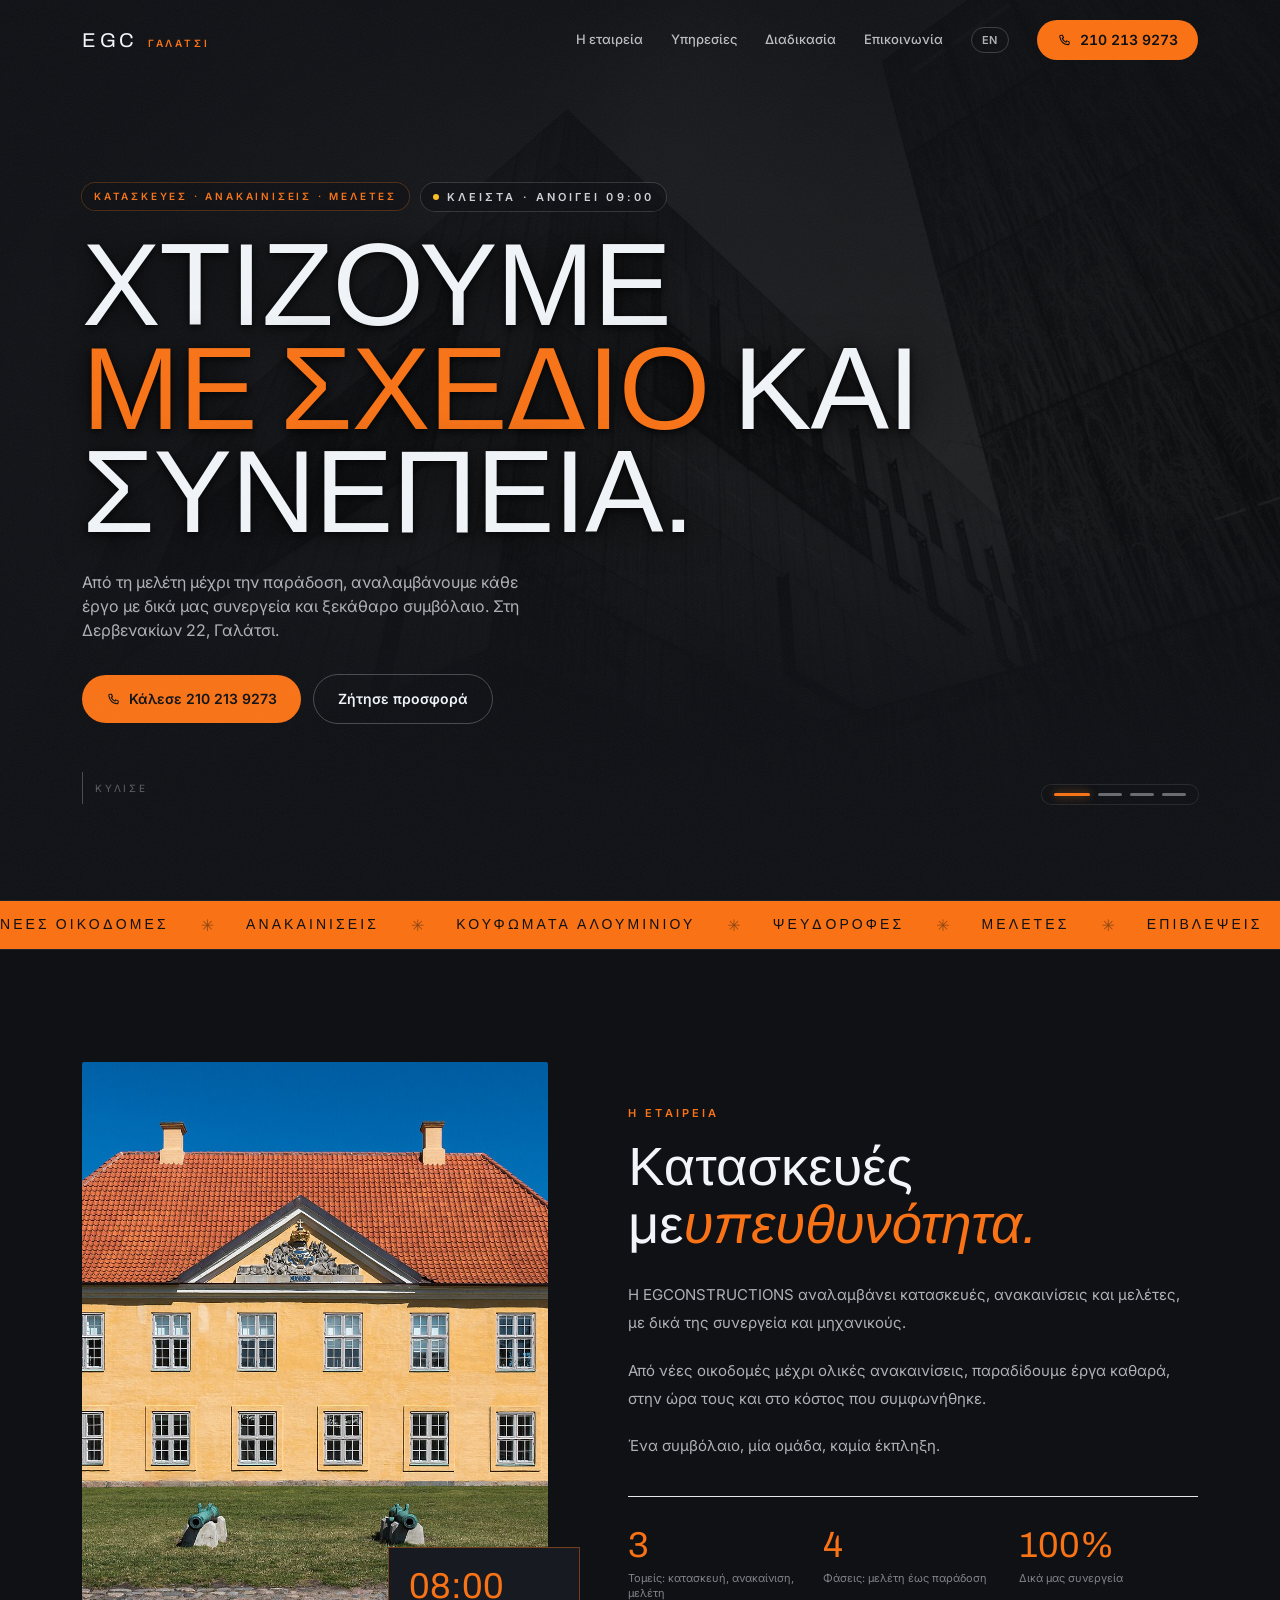
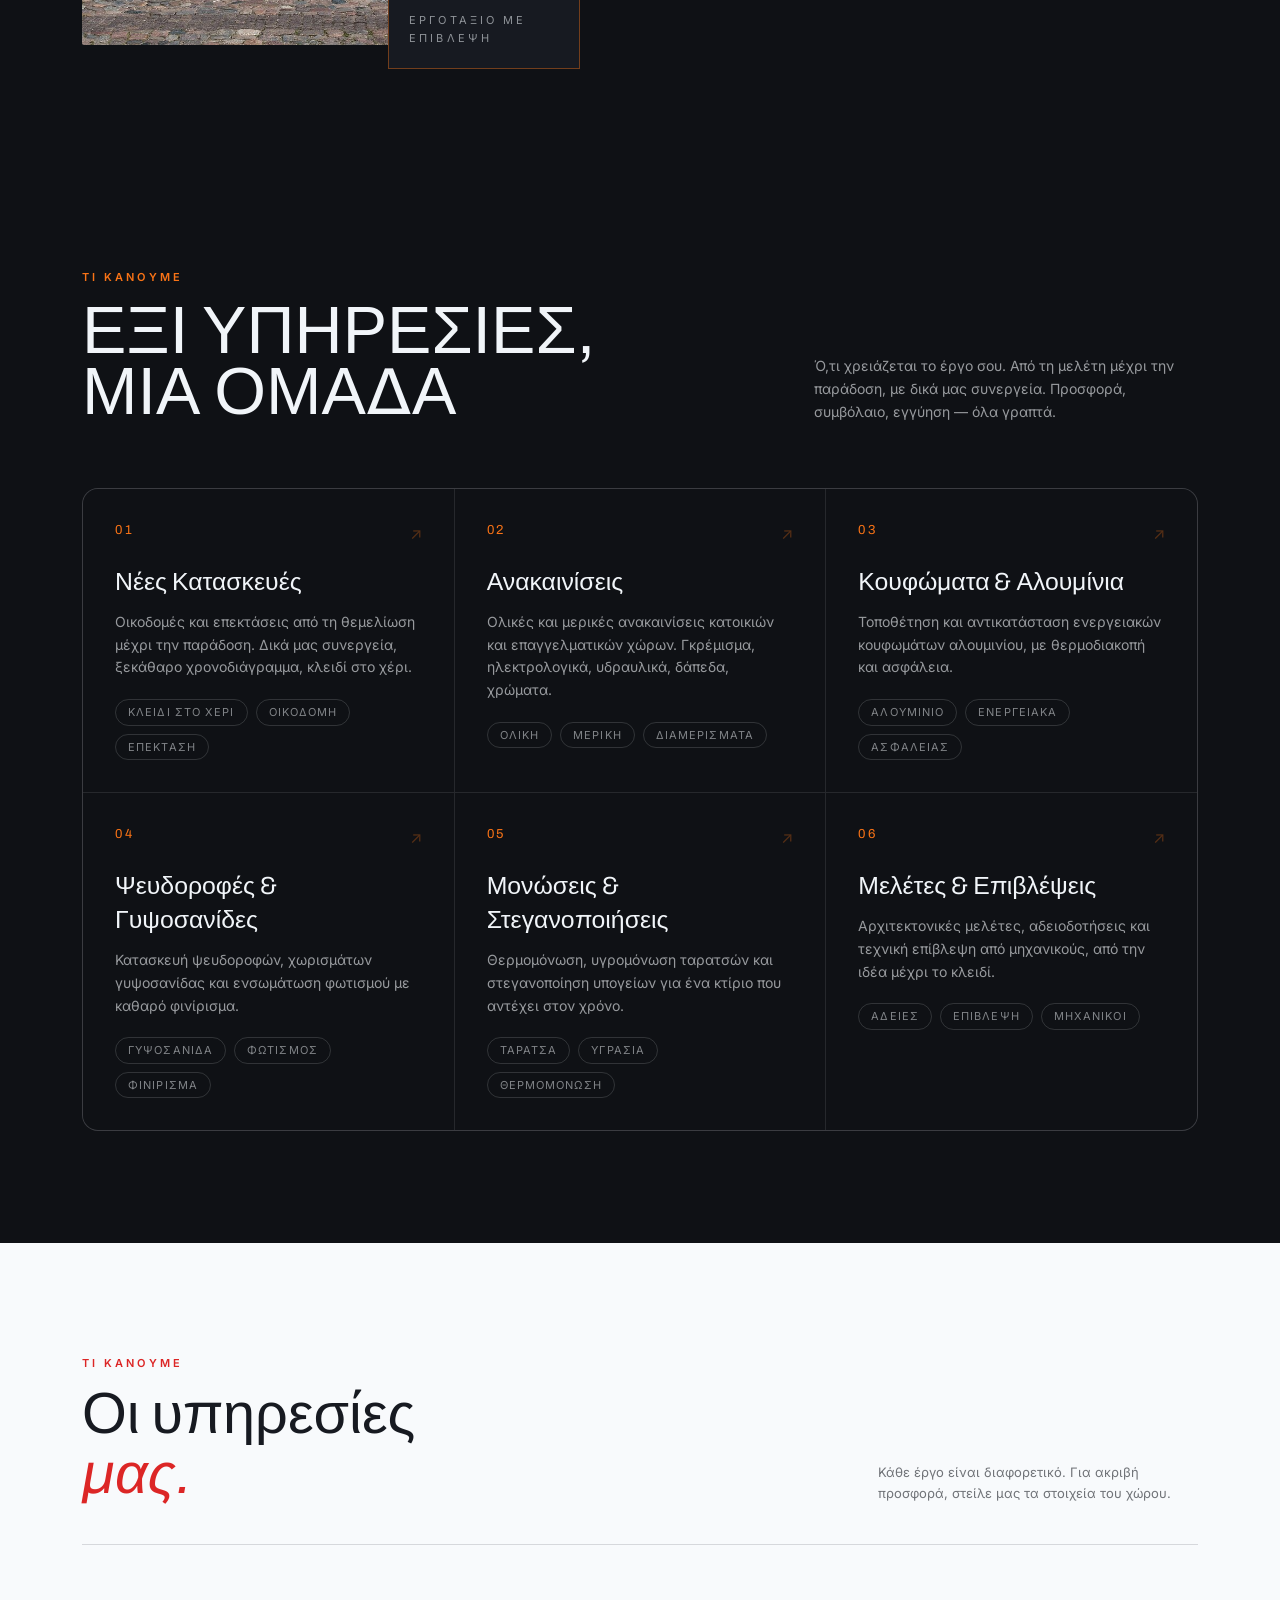
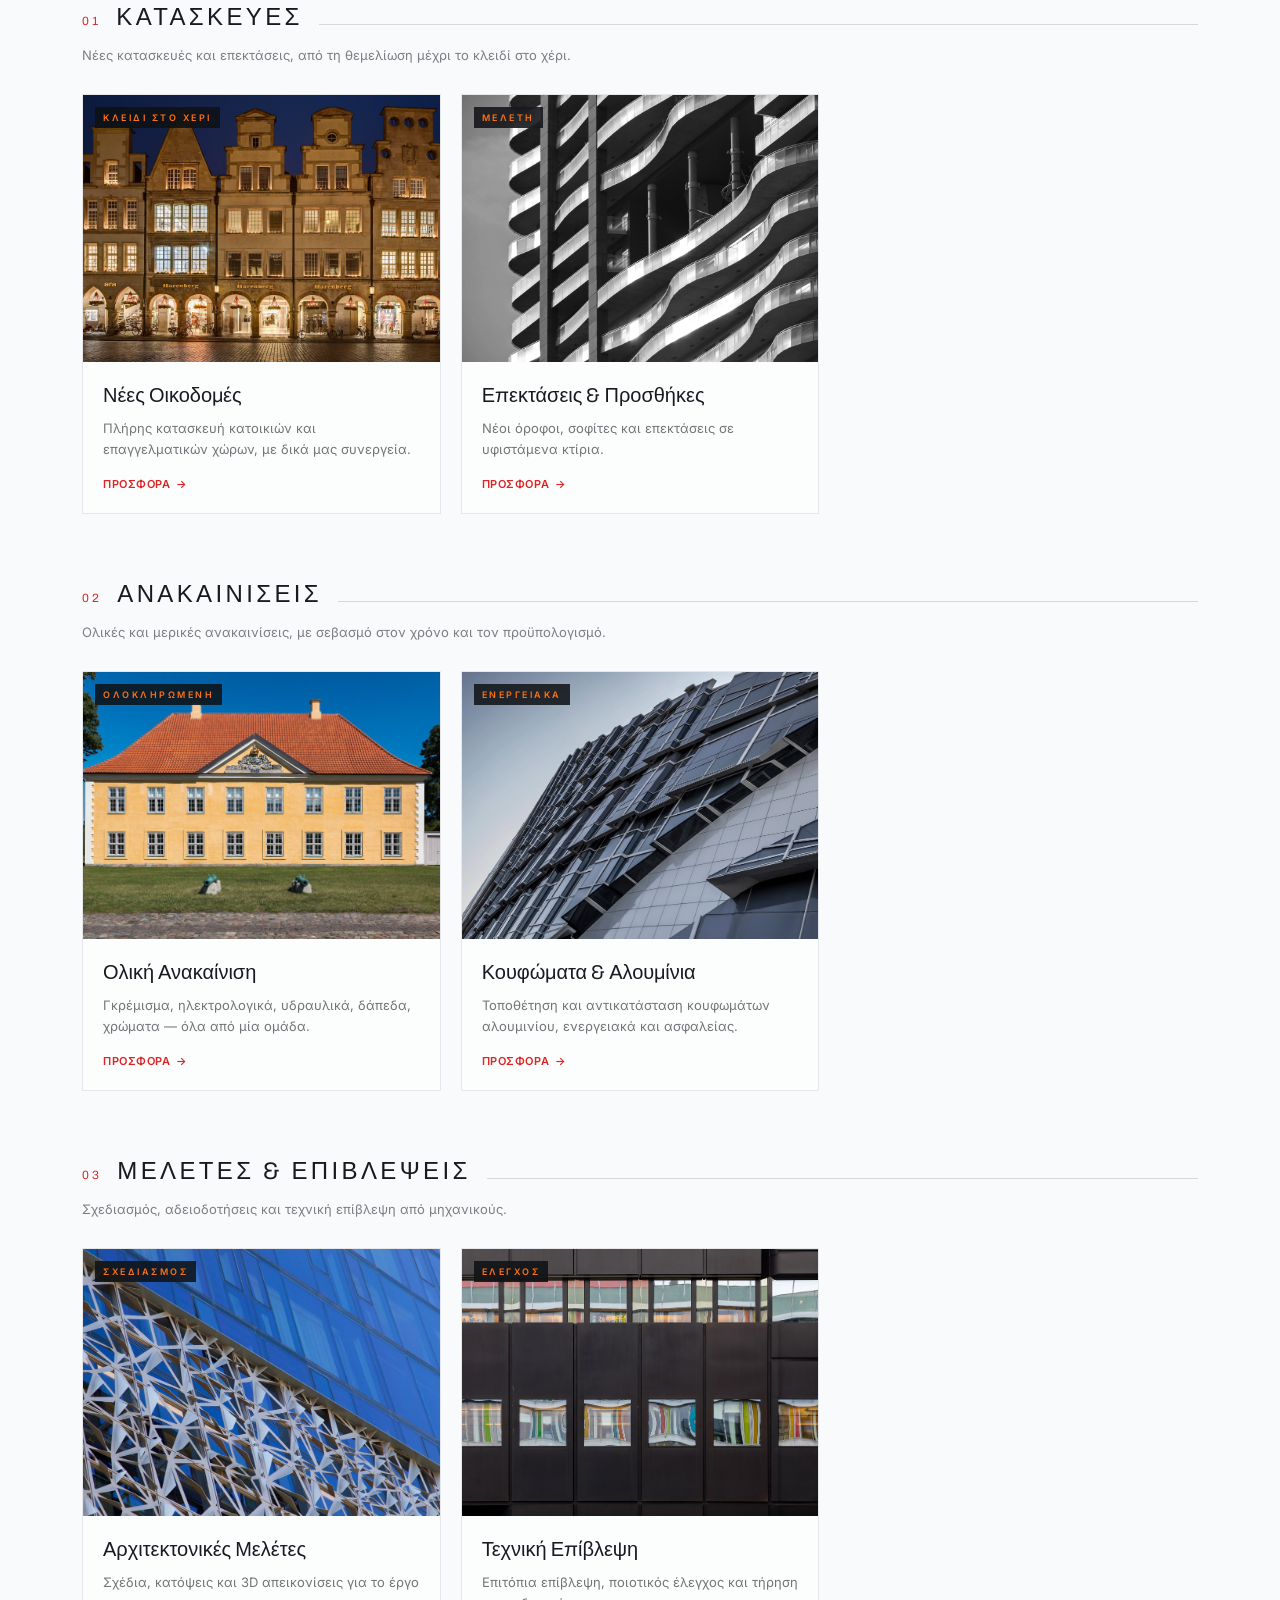
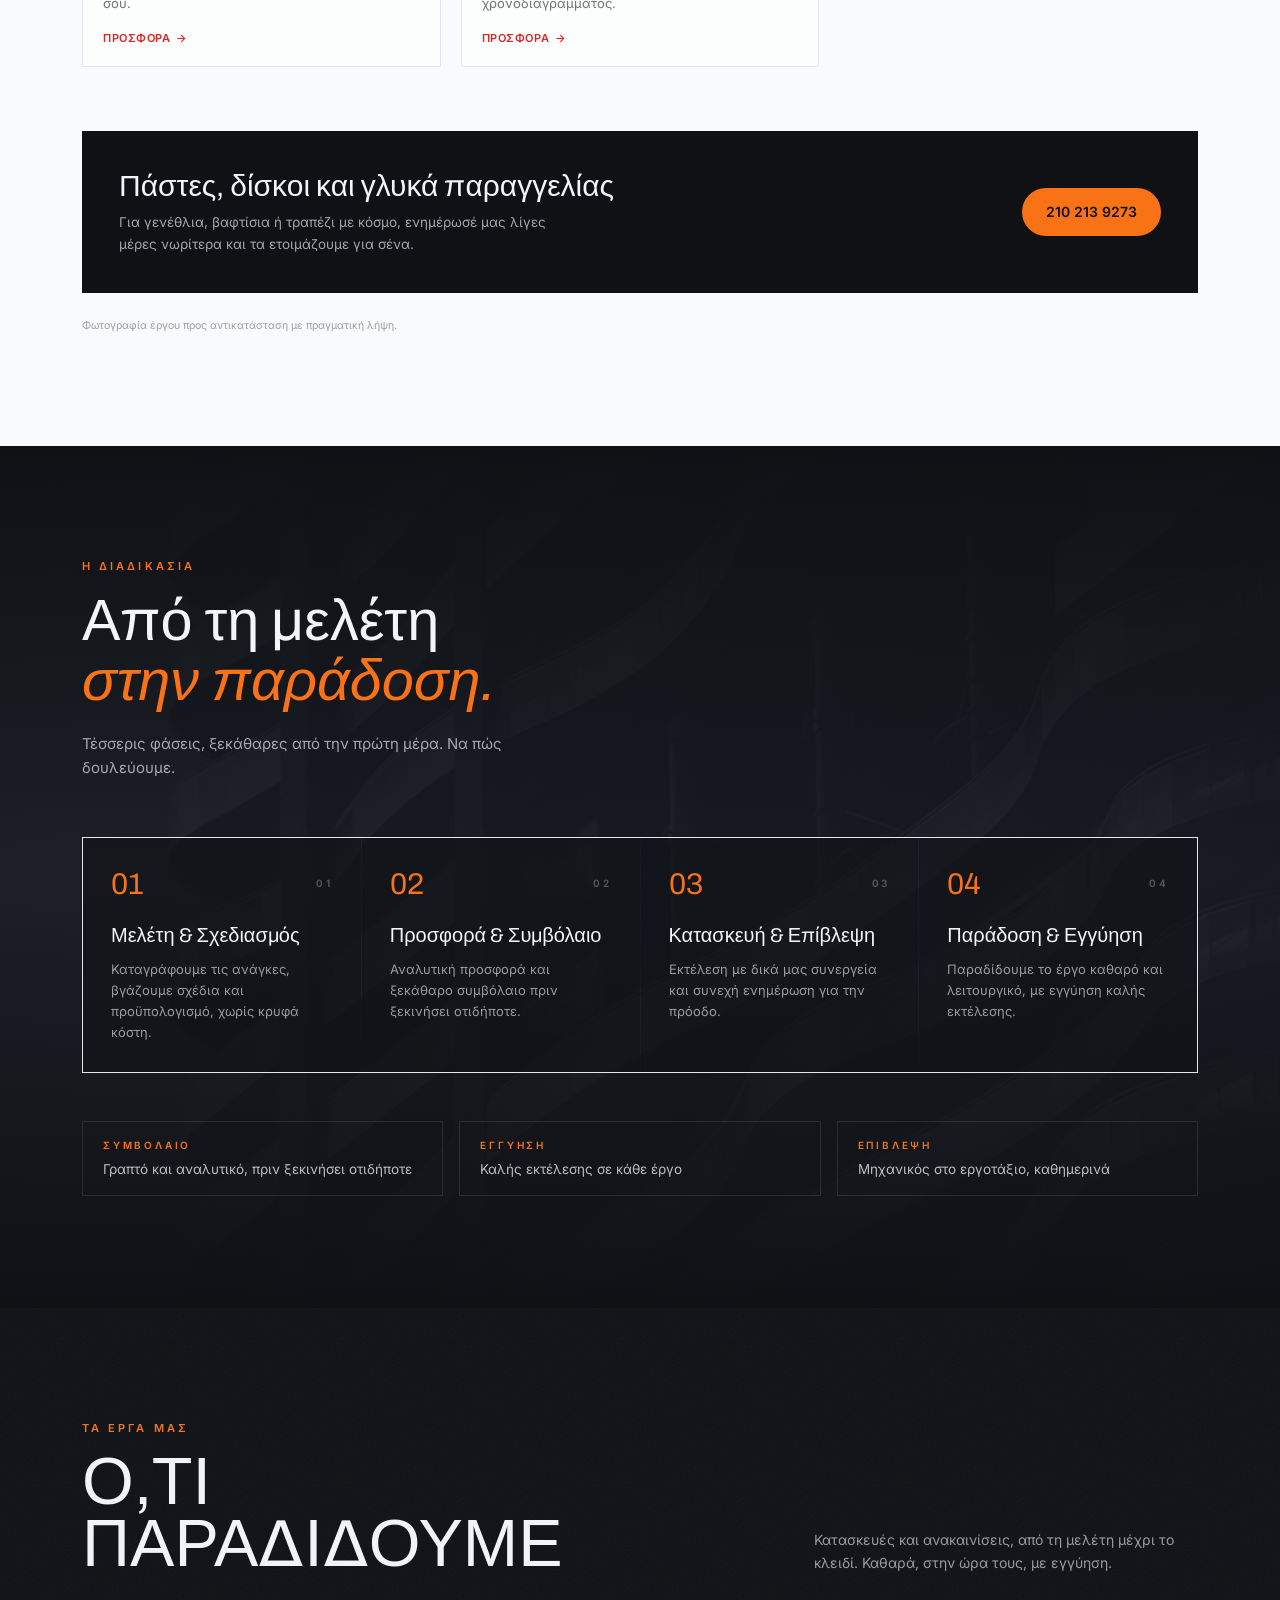
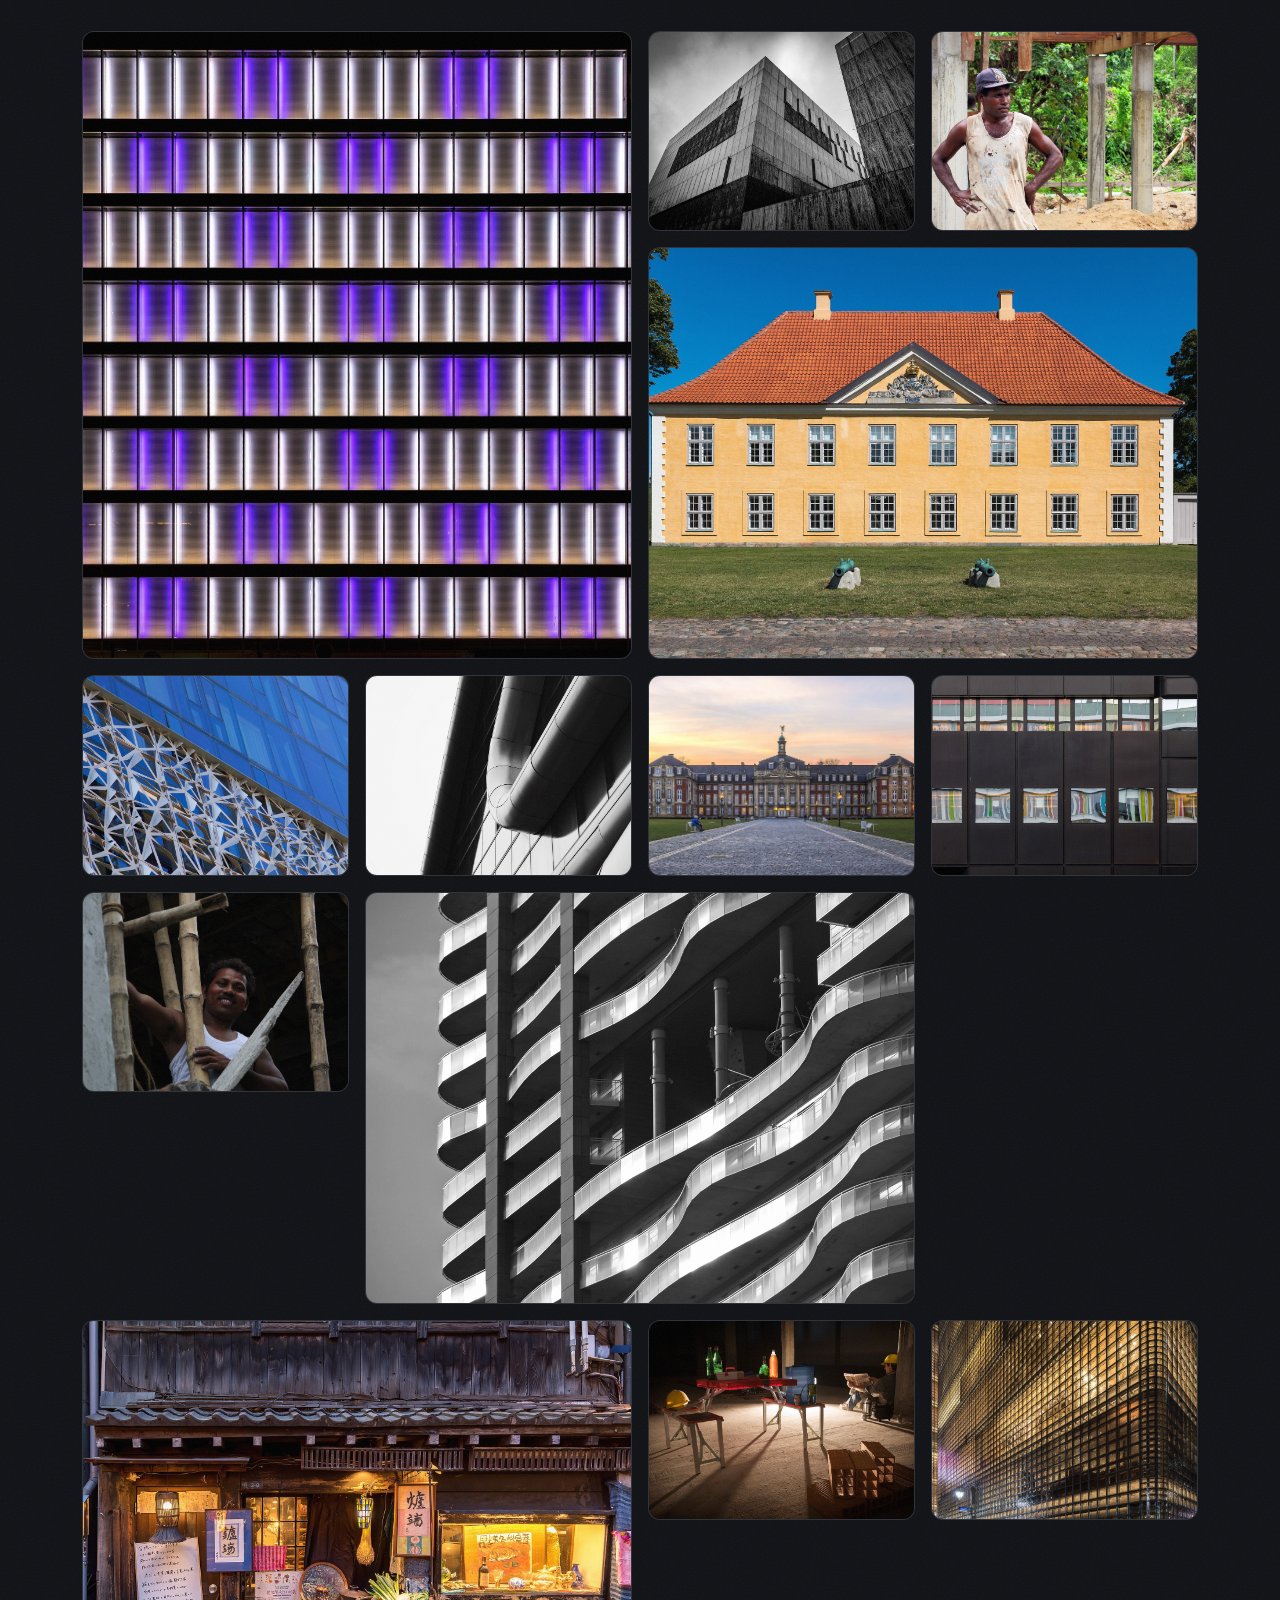
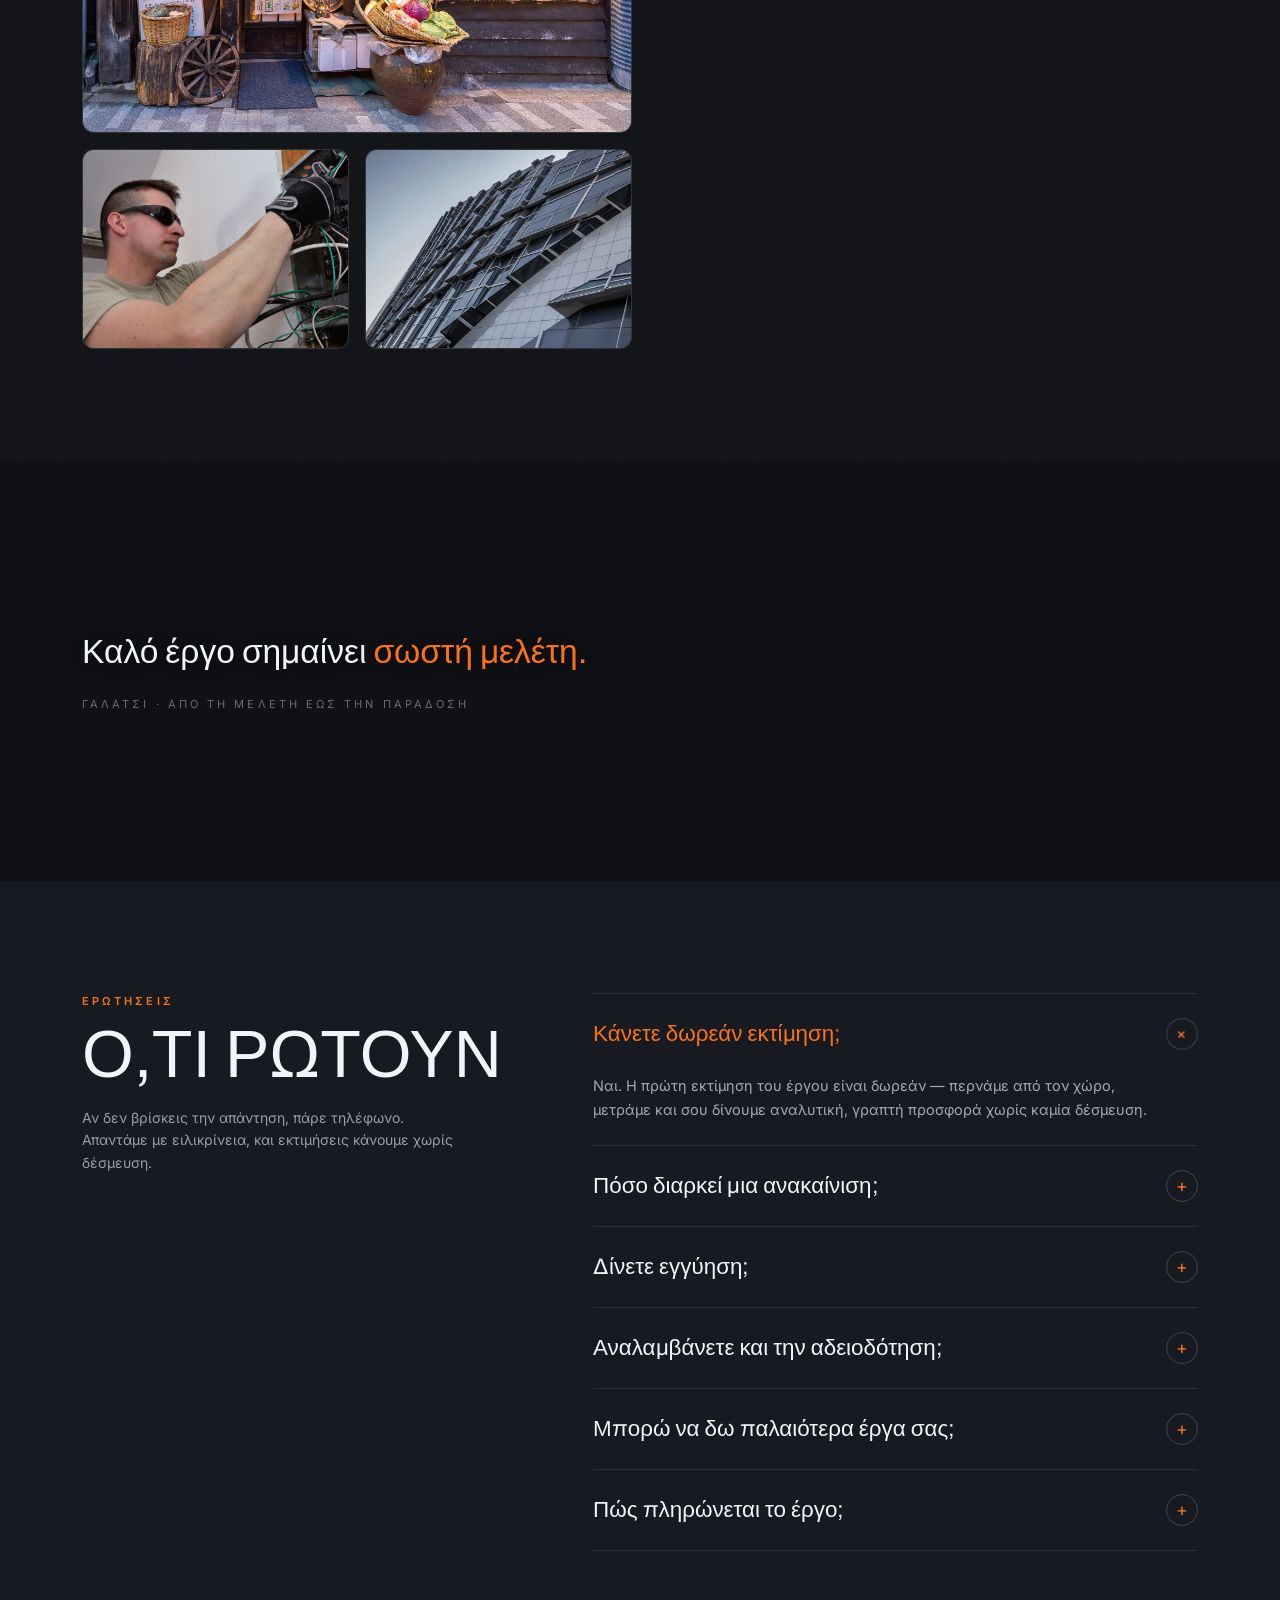
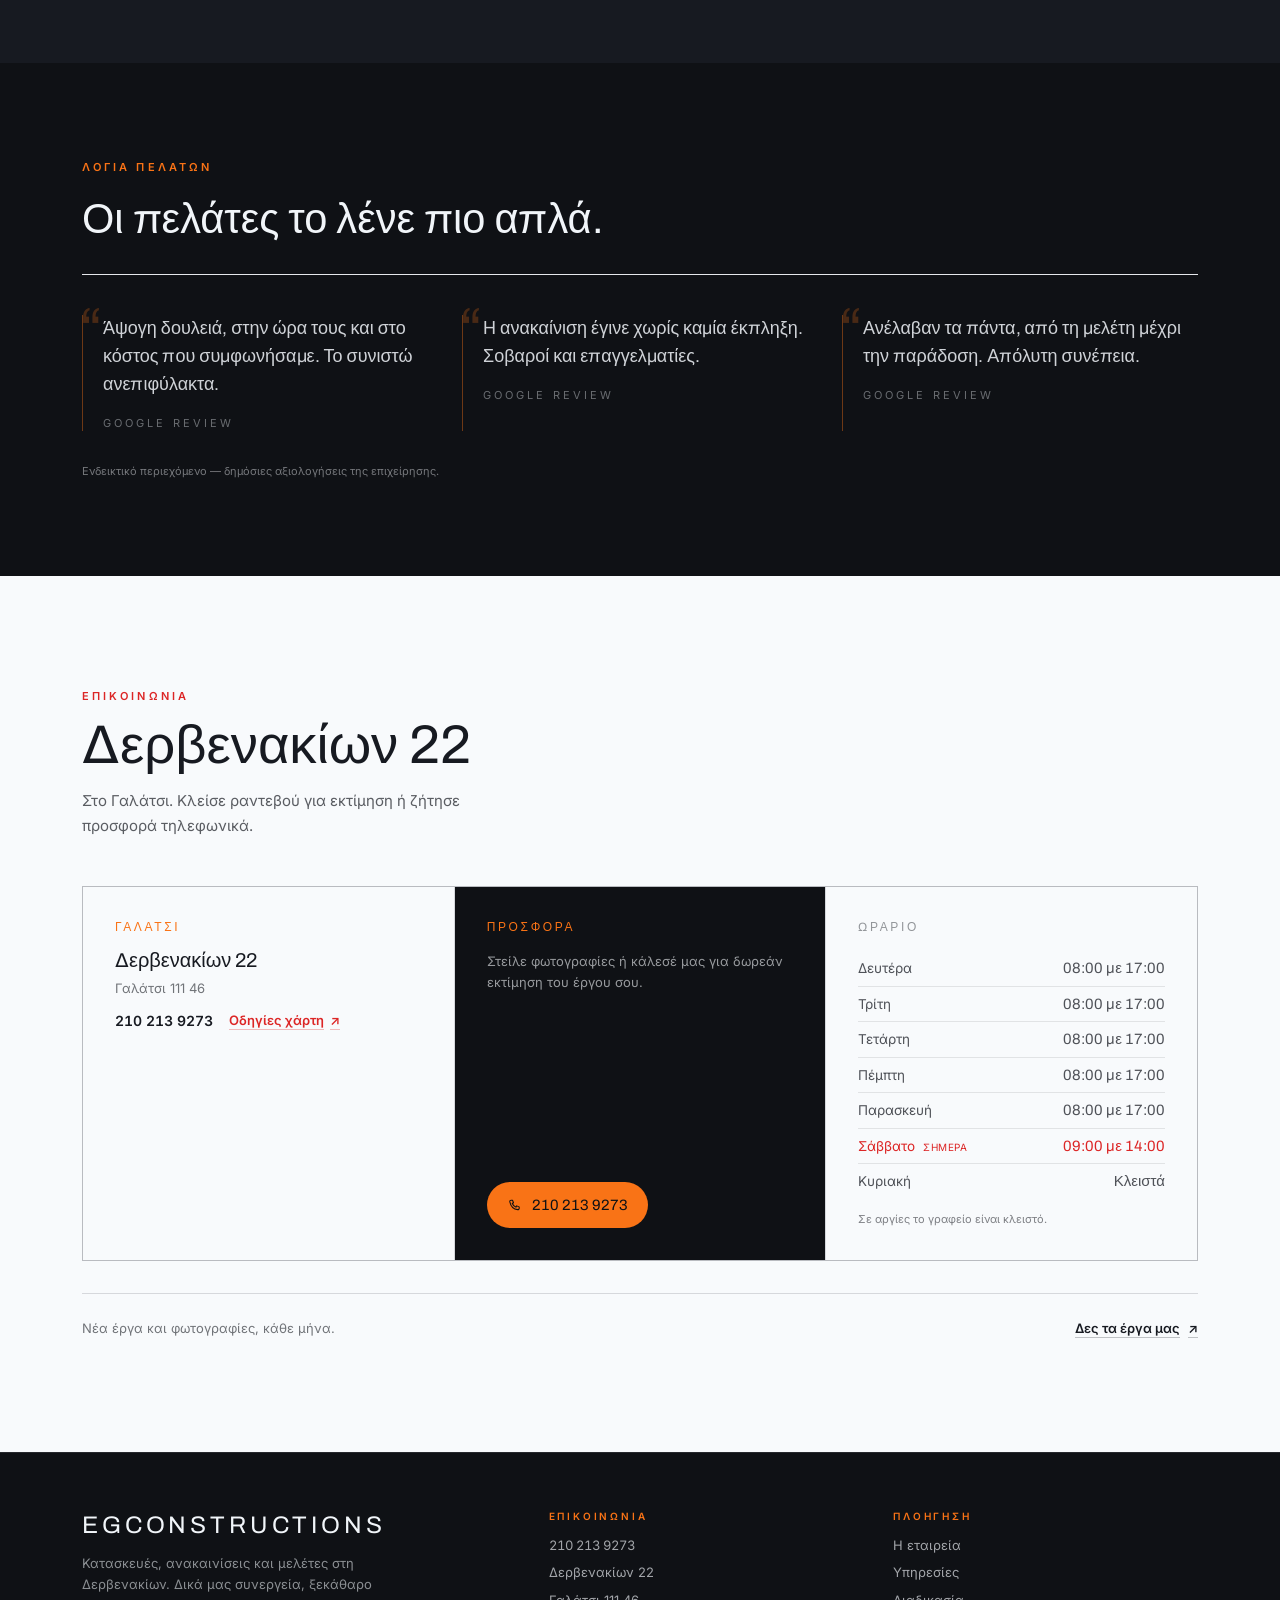
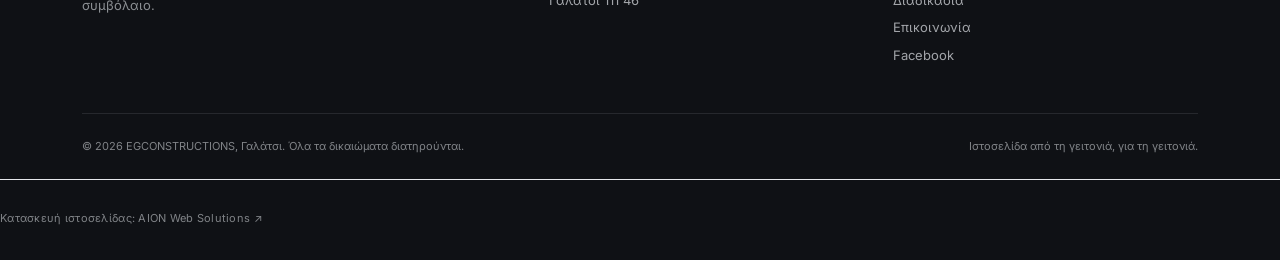
==== index.html @ 55252d1c "deploy index.html" ====
<!DOCTYPE html>
<html lang="el">
 <head>
 <meta charset="UTF-8" />
 <meta name="viewport" content="width=device-width, initial-scale=1.0" />
 <title>EGCONSTRUCTIONS — Κατασκευές, Ανακαινίσεις &amp; Μελέτες στη Δερβενακίων 22, Γαλάτσι</title>
 <meta
 name="description"
 content="Κατασκευές, ανακαινίσεις και τεχνικές μελέτες στο Γαλάτσι. Δικά μας συνεργεία, ξεκάθαρο συμβόλαιο, εγγύηση καλής εκτέλεσης. Δερβενακίων 22, τηλ. 210 213 9273."
 />
 <link rel="canonical" href="https://panosgr1983.github.io/aion-egconstructions-demo/" />
 <meta name="theme-color" content="#0F1115" />
 <link rel="icon" type="image/svg+xml" href="./favicon.svg" />
 <meta property="og:locale" content="el_GR" />
 <meta property="og:site_name" content="EGCONSTRUCTIONS" />
 <meta property="og:title" content="EGCONSTRUCTIONS, Γαλάτσι" />
 <meta
 property="og:description"
 content="Κατασκευές, ανακαινίσεις και μελέτες στη Δερβενακίων 22, Γαλάτσι. Δικά μας συνεργεία, ξεκάθαρο συμβόλαιο."
 />
 <meta property="og:type" content="website" />
 <meta property="og:url" content="https://panosgr1983.github.io/aion-egconstructions-demo/" />
 <meta property="og:image" content="https://panosgr1983.github.io/aion-egconstructions-demo/images/buildings-7.jpg" />
 <meta name="twitter:card" content="summary_large_image" />
 <meta name="twitter:title" content="EGCONSTRUCTIONS, Γαλάτσι" />
 <meta
 name="twitter:description"
 content="Κατασκευές, ανακαινίσεις και μελέτες στη Δερβενακίων 22, Γαλάτσι."
 />
 <meta name="twitter:image" content="https://panosgr1983.github.io/aion-egconstructions-demo/images/buildings-7.jpg" />
 <link rel="preconnect" href="https://fonts.googleapis.com" />
 <link rel="preconnect" href="https://fonts.gstatic.com" crossorigin />
 <link
 href="https://fonts.googleapis.com/css2?family=Archivo:wght@400;500;600;700;800;900&family=Inter:wght@300;400;500;600;700&display=swap"
 rel="stylesheet"
 />
 <script type="application/ld+json">
 {
 "@context": "https://schema.org",
 "@type": "GeneralContractor",
 "name": "EGCONSTRUCTIONS",
 "address": {
 "@type": "PostalAddress",
 "streetAddress": "Δερβενακίων 22",
 "addressLocality": "Γαλάτσι",
 "postalCode": "111 46",
 "addressCountry": "GR"
 },
 "telephone": "+302102139273",
 "priceRange": "€€€",
 "openingHoursSpecification": [
 {
 "@type": "OpeningHoursSpecification",
 "dayOfWeek": ["Monday","Tuesday","Wednesday","Thursday","Friday"],
 "opens": "08:00",
 "closes": "17:00"
 },
 {
 "@type": "OpeningHoursSpecification",
 "dayOfWeek": "Saturday",
 "opens": "09:00",
 "closes": "14:00"
 }
 ]
 }
 </script>
   <script type="module" crossorigin src="./assets/index-C42tbT1t.js"></script>
   <link rel="stylesheet" crossorigin href="./assets/index-CHWHtjra.css">
 </head>
 <body>
 <div id="root"></div>
 </body>
</html>
---- assets/index-CHWHtjra.css ----
*,:before,:after{--tw-border-spacing-x: 0;--tw-border-spacing-y: 0;--tw-translate-x: 0;--tw-translate-y: 0;--tw-rotate: 0;--tw-skew-x: 0;--tw-skew-y: 0;--tw-scale-x: 1;--tw-scale-y: 1;--tw-pan-x: ;--tw-pan-y: ;--tw-pinch-zoom: ;--tw-scroll-snap-strictness: proximity;--tw-gradient-from-position: ;--tw-gradient-via-position: ;--tw-gradient-to-position: ;--tw-ordinal: ;--tw-slashed-zero: ;--tw-numeric-figure: ;--tw-numeric-spacing: ;--tw-numeric-fraction: ;--tw-ring-inset: ;--tw-ring-offset-width: 0px;--tw-ring-offset-color: #fff;--tw-ring-color: rgb(59 130 246 / .5);--tw-ring-offset-shadow: 0 0 #0000;--tw-ring-shadow: 0 0 #0000;--tw-shadow: 0 0 #0000;--tw-shadow-colored: 0 0 #0000;--tw-blur: ;--tw-brightness: ;--tw-contrast: ;--tw-grayscale: ;--tw-hue-rotate: ;--tw-invert: ;--tw-saturate: ;--tw-sepia: ;--tw-drop-shadow: ;--tw-backdrop-blur: ;--tw-backdrop-brightness: ;--tw-backdrop-contrast: ;--tw-backdrop-grayscale: ;--tw-backdrop-hue-rotate: ;--tw-backdrop-invert: ;--tw-backdrop-opacity: ;--tw-backdrop-saturate: ;--tw-backdrop-sepia: ;--tw-contain-size: ;--tw-contain-layout: ;--tw-contain-paint: ;--tw-contain-style: }::backdrop{--tw-border-spacing-x: 0;--tw-border-spacing-y: 0;--tw-translate-x: 0;--tw-translate-y: 0;--tw-rotate: 0;--tw-skew-x: 0;--tw-skew-y: 0;--tw-scale-x: 1;--tw-scale-y: 1;--tw-pan-x: ;--tw-pan-y: ;--tw-pinch-zoom: ;--tw-scroll-snap-strictness: proximity;--tw-gradient-from-position: ;--tw-gradient-via-position: ;--tw-gradient-to-position: ;--tw-ordinal: ;--tw-slashed-zero: ;--tw-numeric-figure: ;--tw-numeric-spacing: ;--tw-numeric-fraction: ;--tw-ring-inset: ;--tw-ring-offset-width: 0px;--tw-ring-offset-color: #fff;--tw-ring-color: rgb(59 130 246 / .5);--tw-ring-offset-shadow: 0 0 #0000;--tw-ring-shadow: 0 0 #0000;--tw-shadow: 0 0 #0000;--tw-shadow-colored: 0 0 #0000;--tw-blur: ;--tw-brightness: ;--tw-contrast: ;--tw-grayscale: ;--tw-hue-rotate: ;--tw-invert: ;--tw-saturate: ;--tw-sepia: ;--tw-drop-shadow: ;--tw-backdrop-blur: ;--tw-backdrop-brightness: ;--tw-backdrop-contrast: ;--tw-backdrop-grayscale: ;--tw-backdrop-hue-rotate: ;--tw-backdrop-invert: ;--tw-backdrop-opacity: ;--tw-backdrop-saturate: ;--tw-backdrop-sepia: ;--tw-contain-size: ;--tw-contain-layout: ;--tw-contain-paint: ;--tw-contain-style: }*,:before,:after{box-sizing:border-box;border-width:0;border-style:solid;border-color:#e5e7eb}:before,:after{--tw-content: ""}html,:host{line-height:1.5;-webkit-text-size-adjust:100%;-moz-tab-size:4;-o-tab-size:4;tab-size:4;font-family:ui-sans-serif,system-ui,sans-serif,"Apple Color Emoji","Segoe UI Emoji",Segoe UI Symbol,"Noto Color Emoji";font-feature-settings:normal;font-variation-settings:normal;-webkit-tap-highlight-color:transparent}body{margin:0;line-height:inherit}hr{height:0;color:inherit;border-top-width:1px}abbr:where([title]){-webkit-text-decoration:underline dotted;text-decoration:underline dotted}h1,h2,h3,h4,h5,h6{font-size:inherit;font-weight:inherit}a{color:inherit;text-decoration:inherit}b,strong{font-weight:bolder}code,kbd,samp,pre{font-family:ui-monospace,SFMono-Regular,Menlo,Monaco,Consolas,Liberation Mono,Courier New,monospace;font-feature-settings:normal;font-variation-settings:normal;font-size:1em}small{font-size:80%}sub,sup{font-size:75%;line-height:0;position:relative;vertical-align:baseline}sub{bottom:-.25em}sup{top:-.5em}table{text-indent:0;border-color:inherit;border-collapse:collapse}button,input,optgroup,select,textarea{font-family:inherit;font-feature-settings:inherit;font-variation-settings:inherit;font-size:100%;font-weight:inherit;line-height:inherit;letter-spacing:inherit;color:inherit;margin:0;padding:0}button,select{text-transform:none}button,input:where([type=button]),input:where([type=reset]),input:where([type=submit]){-webkit-appearance:button;background-color:transparent;background-image:none}:-moz-focusring{outline:auto}:-moz-ui-invalid{box-shadow:none}progress{vertical-align:baseline}::-webkit-inner-spin-button,::-webkit-outer-spin-button{height:auto}[type=search]{-webkit-appearance:textfield;outline-offset:-2px}::-webkit-search-decoration{-webkit-appearance:none}::-webkit-file-upload-button{-webkit-appearance:button;font:inherit}summary{display:list-item}blockquote,dl,dd,h1,h2,h3,h4,h5,h6,hr,figure,p,pre{margin:0}fieldset{margin:0;padding:0}legend{padding:0}ol,ul,menu{list-style:none;margin:0;padding:0}dialog{padding:0}textarea{resize:vertical}input::-moz-placeholder,textarea::-moz-placeholder{opacity:1;color:#9ca3af}input::placeholder,textarea::placeholder{opacity:1;color:#9ca3af}button,[role=button]{cursor:pointer}:disabled{cursor:default}img,svg,video,canvas,audio,iframe,embed,object{display:block;vertical-align:middle}img,video{max-width:100%;height:auto}[hidden]:where(:not([hidden=until-found])){display:none}html{scroll-behavior:smooth;-webkit-text-size-adjust:100%}body{--tw-bg-opacity: 1;background-color:rgb(15 17 21 / var(--tw-bg-opacity, 1));font-family:Inter,system-ui,sans-serif;--tw-text-opacity: 1;color:rgb(241 245 249 / var(--tw-text-opacity, 1));-webkit-font-smoothing:antialiased;-moz-osx-font-smoothing:grayscale;text-rendering:optimizeLegibility}::-moz-selection{--tw-bg-opacity: 1;background-color:rgb(249 115 22 / var(--tw-bg-opacity, 1));--tw-text-opacity: 1;color:rgb(15 17 21 / var(--tw-text-opacity, 1))}::selection{--tw-bg-opacity: 1;background-color:rgb(249 115 22 / var(--tw-bg-opacity, 1));--tw-text-opacity: 1;color:rgb(15 17 21 / var(--tw-text-opacity, 1))}h1,h2,h3{text-wrap:balance}.wrap{margin-left:auto;margin-right:auto;width:100%;max-width:1180px;padding-left:1.25rem;padding-right:1.25rem}@media (min-width: 640px){.wrap{padding-left:2rem;padding-right:2rem}}.eyebrow{font-family:Inter,system-ui,sans-serif;font-size:11px;font-weight:600;text-transform:uppercase;letter-spacing:.28em;--tw-text-opacity: 1;color:rgb(249 115 22 / var(--tw-text-opacity, 1))}.btn{display:inline-flex;align-items:center;justify-content:center;gap:.5rem;border-radius:9999px;padding:.875rem 1.5rem;font-size:.875rem;line-height:1.25rem;font-weight:600;transition-property:color,background-color,border-color,text-decoration-color,fill,stroke,opacity,box-shadow,transform,filter,backdrop-filter;transition-timing-function:cubic-bezier(.4,0,.2,1);transition-duration:.3s}.btn:focus{outline:2px solid transparent;outline-offset:2px}.btn:focus-visible{--tw-ring-offset-shadow: var(--tw-ring-inset) 0 0 0 var(--tw-ring-offset-width) var(--tw-ring-offset-color);--tw-ring-shadow: var(--tw-ring-inset) 0 0 0 calc(2px + var(--tw-ring-offset-width)) var(--tw-ring-color);box-shadow:var(--tw-ring-offset-shadow),var(--tw-ring-shadow),var(--tw-shadow, 0 0 #0000);--tw-ring-opacity: 1;--tw-ring-color: rgb(249 115 22 / var(--tw-ring-opacity, 1));--tw-ring-offset-width: 2px;--tw-ring-offset-color: #0F1115}.btn-primary{display:inline-flex;align-items:center;justify-content:center;gap:.5rem;border-radius:9999px;padding:.875rem 1.5rem;font-size:.875rem;line-height:1.25rem;font-weight:600;transition-property:color,background-color,border-color,text-decoration-color,fill,stroke,opacity,box-shadow,transform,filter,backdrop-filter;transition-timing-function:cubic-bezier(.4,0,.2,1);transition-duration:.3s}.btn-primary:focus{outline:2px solid transparent;outline-offset:2px}.btn-primary:focus-visible{--tw-ring-offset-shadow: var(--tw-ring-inset) 0 0 0 var(--tw-ring-offset-width) var(--tw-ring-offset-color);--tw-ring-shadow: var(--tw-ring-inset) 0 0 0 calc(2px + var(--tw-ring-offset-width)) var(--tw-ring-color);box-shadow:var(--tw-ring-offset-shadow),var(--tw-ring-shadow),var(--tw-shadow, 0 0 #0000);--tw-ring-opacity: 1;--tw-ring-color: rgb(249 115 22 / var(--tw-ring-opacity, 1));--tw-ring-offset-width: 2px;--tw-ring-offset-color: #0F1115}.btn-primary{--tw-bg-opacity: 1;background-color:rgb(249 115 22 / var(--tw-bg-opacity, 1));--tw-text-opacity: 1;color:rgb(15 17 21 / var(--tw-text-opacity, 1))}.btn-primary:hover{--tw-bg-opacity: 1;background-color:rgb(251 146 60 / var(--tw-bg-opacity, 1))}.grain:after{content:"";position:absolute;top:0;right:0;bottom:0;left:0;pointer-events:none;opacity:.05;background-image:url("data:image/svg+xml,%3Csvg xmlns='http://www.w3.org/2000/svg' width='140' height='140'%3E%3Cfilter id='n'%3E%3CfeTurbulence type='fractalNoise' baseFrequency='0.85' numOctaves='3'/%3E%3C/filter%3E%3Crect width='140' height='140' filter='url(%23n)'/%3E%3C/svg%3E")}.sr-only{position:absolute;width:1px;height:1px;padding:0;margin:-1px;overflow:hidden;clip:rect(0,0,0,0);white-space:nowrap;border-width:0}.pointer-events-none{pointer-events:none}.fixed{position:fixed}.absolute{position:absolute}.relative{position:relative}.inset-0{top:0;right:0;bottom:0;left:0}.inset-x-0{left:0;right:0}.-bottom-6{bottom:-1.5rem}.-bottom-\[180px\]{bottom:-180px}.-left-1{left:-.25rem}.-right-2{right:-.5rem}.-top-4{top:-1rem}.-top-\[180px\]{top:-180px}.bottom-0{bottom:0}.bottom-3{bottom:.75rem}.left-0{left:0}.left-3{left:.75rem}.left-4{left:1rem}.right-3{right:.75rem}.right-4{right:1rem}.right-5{right:1.25rem}.top-0{top:0}.top-1\.5{top:.375rem}.top-3{top:.75rem}.top-4{top:1rem}.top-5{top:1.25rem}.isolate{isolation:isolate}.-z-10{z-index:-10}.z-10{z-index:10}.z-40{z-index:40}.z-50{z-index:50}.z-\[200\]{z-index:200}.row-span-2{grid-row:span 2 / span 2}.mb-1\.5{margin-bottom:.375rem}.mb-10{margin-bottom:2.5rem}.mb-11{margin-bottom:2.75rem}.mb-5{margin-bottom:1.25rem}.ml-2{margin-left:.5rem}.mt-1{margin-top:.25rem}.mt-1\.5{margin-top:.375rem}.mt-10{margin-top:2.5rem}.mt-12{margin-top:3rem}.mt-14{margin-top:3.5rem}.mt-16{margin-top:4rem}.mt-2{margin-top:.5rem}.mt-2\.5{margin-top:.625rem}.mt-3{margin-top:.75rem}.mt-4{margin-top:1rem}.mt-5{margin-top:1.25rem}.mt-6{margin-top:1.5rem}.mt-7{margin-top:1.75rem}.mt-8{margin-top:2rem}.mt-9{margin-top:2.25rem}.block{display:block}.flex{display:flex}.inline-flex{display:inline-flex}.table{display:table}.grid{display:grid}.hidden{display:none}.aspect-\[4\/3\]{aspect-ratio:4/3}.aspect-\[4\/5\]{aspect-ratio:4/5}.h-1\.5{height:.375rem}.h-11{height:2.75rem}.h-12{height:3rem}.h-2\/5{height:40%}.h-24{height:6rem}.h-3{height:.75rem}.h-8{height:2rem}.h-9{height:2.25rem}.h-\[2px\]{height:2px}.h-\[3px\]{height:3px}.h-full{height:100%}.h-px{height:1px}.max-h-0{max-height:0px}.max-h-\[28rem\]{max-height:28rem}.max-h-\[80vh\]{max-height:80vh}.max-h-\[86vh\]{max-height:86vh}.min-h-\[100svh\]{min-height:100svh}.min-h-\[420px\]{min-height:420px}.w-0{width:0px}.w-1\.5{width:.375rem}.w-11{width:2.75rem}.w-12{width:3rem}.w-48{width:12rem}.w-5{width:1.25rem}.w-6{width:1.5rem}.w-8{width:2rem}.w-9{width:2.25rem}.w-fit{width:-moz-fit-content;width:fit-content}.w-full{width:100%}.w-max{width:-moz-max-content;width:max-content}.w-px{width:1px}.min-w-0{min-width:0px}.max-w-2xl{max-width:42rem}.max-w-\[16ch\]{max-width:16ch}.max-w-\[18ch\]{max-width:18ch}.max-w-\[30ch\]{max-width:30ch}.max-w-\[92vw\]{max-width:92vw}.max-w-full{max-width:100%}.max-w-lg{max-width:32rem}.max-w-md{max-width:28rem}.max-w-sm{max-width:24rem}.max-w-xl{max-width:36rem}.max-w-xs{max-width:20rem}.flex-1{flex:1 1 0%}.shrink-0{flex-shrink:0}.translate-y-2{--tw-translate-y: .5rem;transform:translate(var(--tw-translate-x),var(--tw-translate-y)) rotate(var(--tw-rotate)) skew(var(--tw-skew-x)) skewY(var(--tw-skew-y)) scaleX(var(--tw-scale-x)) scaleY(var(--tw-scale-y))}.-rotate-45{--tw-rotate: -45deg;transform:translate(var(--tw-translate-x),var(--tw-translate-y)) rotate(var(--tw-rotate)) skew(var(--tw-skew-x)) skewY(var(--tw-skew-y)) scaleX(var(--tw-scale-x)) scaleY(var(--tw-scale-y))}.rotate-45{--tw-rotate: 45deg;transform:translate(var(--tw-translate-x),var(--tw-translate-y)) rotate(var(--tw-rotate)) skew(var(--tw-skew-x)) skewY(var(--tw-skew-y)) scaleX(var(--tw-scale-x)) scaleY(var(--tw-scale-y))}.scale-100{--tw-scale-x: 1;--tw-scale-y: 1;transform:translate(var(--tw-translate-x),var(--tw-translate-y)) rotate(var(--tw-rotate)) skew(var(--tw-skew-x)) skewY(var(--tw-skew-y)) scaleX(var(--tw-scale-x)) scaleY(var(--tw-scale-y))}.scale-\[1\.07\]{--tw-scale-x: 1.07;--tw-scale-y: 1.07;transform:translate(var(--tw-translate-x),var(--tw-translate-y)) rotate(var(--tw-rotate)) skew(var(--tw-skew-x)) skewY(var(--tw-skew-y)) scaleX(var(--tw-scale-x)) scaleY(var(--tw-scale-y))}.transform{transform:translate(var(--tw-translate-x),var(--tw-translate-y)) rotate(var(--tw-rotate)) skew(var(--tw-skew-x)) skewY(var(--tw-skew-y)) scaleX(var(--tw-scale-x)) scaleY(var(--tw-scale-y))}@keyframes marquee{0%{transform:translate(0)}to{transform:translate(-50%)}}.animate-marquee{animation:marquee 34s linear infinite}@keyframes rise{0%{opacity:0;transform:translateY(26px)}to{opacity:1;transform:translateY(0)}}.animate-rise{animation:rise .9s cubic-bezier(.22,1,.36,1) both}.grid-cols-2{grid-template-columns:repeat(2,minmax(0,1fr))}.grid-cols-3{grid-template-columns:repeat(3,minmax(0,1fr))}.flex-col{flex-direction:column}.flex-wrap{flex-wrap:wrap}.place-items-center{place-items:center}.items-start{align-items:flex-start}.items-end{align-items:flex-end}.items-center{align-items:center}.items-baseline{align-items:baseline}.justify-end{justify-content:flex-end}.justify-center{justify-content:center}.justify-between{justify-content:space-between}.gap-1{gap:.25rem}.gap-1\.5{gap:.375rem}.gap-10{gap:2.5rem}.gap-12{gap:3rem}.gap-2{gap:.5rem}.gap-2\.5{gap:.625rem}.gap-3{gap:.75rem}.gap-4{gap:1rem}.gap-5{gap:1.25rem}.gap-6{gap:1.5rem}.gap-7{gap:1.75rem}.gap-8{gap:2rem}.gap-px{gap:1px}.gap-x-4{-moz-column-gap:1rem;column-gap:1rem}.gap-y-1\.5{row-gap:.375rem}.space-y-16>:not([hidden])~:not([hidden]){--tw-space-y-reverse: 0;margin-top:calc(4rem * calc(1 - var(--tw-space-y-reverse)));margin-bottom:calc(4rem * var(--tw-space-y-reverse))}.space-y-2>:not([hidden])~:not([hidden]){--tw-space-y-reverse: 0;margin-top:calc(.5rem * calc(1 - var(--tw-space-y-reverse)));margin-bottom:calc(.5rem * var(--tw-space-y-reverse))}.space-y-5>:not([hidden])~:not([hidden]){--tw-space-y-reverse: 0;margin-top:calc(1.25rem * calc(1 - var(--tw-space-y-reverse)));margin-bottom:calc(1.25rem * var(--tw-space-y-reverse))}.divide-y>:not([hidden])~:not([hidden]){--tw-divide-y-reverse: 0;border-top-width:calc(1px * calc(1 - var(--tw-divide-y-reverse)));border-bottom-width:calc(1px * var(--tw-divide-y-reverse))}.divide-crust-900\/10>:not([hidden])~:not([hidden]){border-color:#171a211a}.divide-flour\/10>:not([hidden])~:not([hidden]){border-color:#f1f5f91a}.overflow-hidden{overflow:hidden}.truncate{overflow:hidden;text-overflow:ellipsis;white-space:nowrap}.whitespace-nowrap{white-space:nowrap}.break-words{overflow-wrap:break-word}.rounded-2xl{border-radius:1rem}.rounded-\[2px\]{border-radius:2px}.rounded-full{border-radius:9999px}.rounded-xl{border-radius:.75rem}.border{border-width:1px}.border-y{border-top-width:1px;border-bottom-width:1px}.border-b{border-bottom-width:1px}.border-l{border-left-width:1px}.border-t{border-top-width:1px}.border-crust-800{--tw-border-opacity: 1;border-color:rgb(31 35 44 / var(--tw-border-opacity, 1))}.border-crust-900\/15{border-color:#171a2126}.border-ember\/40{border-color:#f9731666}.border-ember\/50{border-color:#f9731680}.border-flour\/10{border-color:#f1f5f91a}.border-flour\/15{border-color:#f1f5f926}.border-flour\/20{border-color:#f1f5f933}.border-flour\/25{border-color:#f1f5f940}.border-flour\/5{border-color:#f1f5f90d}.bg-\[\#EFE6D6\]{--tw-bg-opacity: 1;background-color:rgb(239 230 214 / var(--tw-bg-opacity, 1))}.bg-amber-400{--tw-bg-opacity: 1;background-color:rgb(251 191 36 / var(--tw-bg-opacity, 1))}.bg-black\/75{background-color:#000000bf}.bg-crust-900{--tw-bg-opacity: 1;background-color:rgb(23 26 33 / var(--tw-bg-opacity, 1))}.bg-crust-900\/15{background-color:#171a2126}.bg-crust-950{--tw-bg-opacity: 1;background-color:rgb(15 17 21 / var(--tw-bg-opacity, 1))}.bg-crust-950\/50{background-color:#0f111580}.bg-crust-950\/55{background-color:#0f11158c}.bg-crust-950\/70{background-color:#0f1115b3}.bg-crust-950\/85{background-color:#0f1115d9}.bg-crust-950\/90{background-color:#0f1115e6}.bg-crust-950\/95{background-color:#0f1115f2}.bg-current{background-color:currentColor}.bg-ember{--tw-bg-opacity: 1;background-color:rgb(249 115 22 / var(--tw-bg-opacity, 1))}.bg-emerald-400{--tw-bg-opacity: 1;background-color:rgb(52 211 153 / var(--tw-bg-opacity, 1))}.bg-flour\/10{background-color:#f1f5f91a}.bg-flour\/25{background-color:#f1f5f940}.bg-flour\/40{background-color:#f1f5f966}.bg-flour\/5{background-color:#f1f5f90d}.bg-paper{--tw-bg-opacity: 1;background-color:rgb(248 250 252 / var(--tw-bg-opacity, 1))}.bg-paper\/95{background-color:#f8fafcf2}.bg-white\/60{background-color:#fff9}.bg-gradient-to-b{background-image:linear-gradient(to bottom,var(--tw-gradient-stops))}.bg-gradient-to-r{background-image:linear-gradient(to right,var(--tw-gradient-stops))}.bg-gradient-to-t{background-image:linear-gradient(to top,var(--tw-gradient-stops))}.from-crust-950{--tw-gradient-from: #0F1115 var(--tw-gradient-from-position);--tw-gradient-to: rgb(15 17 21 / 0) var(--tw-gradient-to-position);--tw-gradient-stops: var(--tw-gradient-from), var(--tw-gradient-to)}.from-crust-950\/80{--tw-gradient-from: rgb(15 17 21 / .8) var(--tw-gradient-from-position);--tw-gradient-to: rgb(15 17 21 / 0) var(--tw-gradient-to-position);--tw-gradient-stops: var(--tw-gradient-from), var(--tw-gradient-to)}.from-crust-950\/85{--tw-gradient-from: rgb(15 17 21 / .85) var(--tw-gradient-from-position);--tw-gradient-to: rgb(15 17 21 / 0) var(--tw-gradient-to-position);--tw-gradient-stops: var(--tw-gradient-from), var(--tw-gradient-to)}.from-crust-950\/95{--tw-gradient-from: rgb(15 17 21 / .95) var(--tw-gradient-from-position);--tw-gradient-to: rgb(15 17 21 / 0) var(--tw-gradient-to-position);--tw-gradient-stops: var(--tw-gradient-from), var(--tw-gradient-to)}.via-crust-900\/85{--tw-gradient-to: rgb(23 26 33 / 0) var(--tw-gradient-to-position);--tw-gradient-stops: var(--tw-gradient-from), rgb(23 26 33 / .85) var(--tw-gradient-via-position), var(--tw-gradient-to)}.via-crust-950\/25{--tw-gradient-to: rgb(15 17 21 / 0) var(--tw-gradient-to-position);--tw-gradient-stops: var(--tw-gradient-from), rgb(15 17 21 / .25) var(--tw-gradient-via-position), var(--tw-gradient-to)}.via-crust-950\/55{--tw-gradient-to: rgb(15 17 21 / 0) var(--tw-gradient-to-position);--tw-gradient-stops: var(--tw-gradient-from), rgb(15 17 21 / .55) var(--tw-gradient-via-position), var(--tw-gradient-to)}.via-crust-950\/60{--tw-gradient-to: rgb(15 17 21 / 0) var(--tw-gradient-to-position);--tw-gradient-stops: var(--tw-gradient-from), rgb(15 17 21 / .6) var(--tw-gradient-via-position), var(--tw-gradient-to)}.to-crust-950{--tw-gradient-to: #0F1115 var(--tw-gradient-to-position)}.to-transparent{--tw-gradient-to: transparent var(--tw-gradient-to-position)}.bg-cover{background-size:cover}.bg-center{background-position:center}.object-contain{-o-object-fit:contain;object-fit:contain}.object-cover{-o-object-fit:cover;object-fit:cover}.object-center{-o-object-position:center;object-position:center}.p-4{padding:1rem}.p-5{padding:1.25rem}.p-6{padding:1.5rem}.p-7{padding:1.75rem}.\!px-5{padding-left:1.25rem!important;padding-right:1.25rem!important}.\!py-2\.5{padding-top:.625rem!important;padding-bottom:.625rem!important}.\!py-3{padding-top:.75rem!important;padding-bottom:.75rem!important}.px-2{padding-left:.5rem;padding-right:.5rem}.px-2\.5{padding-left:.625rem;padding-right:.625rem}.px-3{padding-left:.75rem;padding-right:.75rem}.px-4{padding-left:1rem;padding-right:1rem}.px-5{padding-left:1.25rem;padding-right:1.25rem}.py-1{padding-top:.25rem;padding-bottom:.25rem}.py-1\.5{padding-top:.375rem;padding-bottom:.375rem}.py-16{padding-top:4rem;padding-bottom:4rem}.py-2{padding-top:.5rem;padding-bottom:.5rem}.py-20{padding-top:5rem;padding-bottom:5rem}.py-3{padding-top:.75rem;padding-bottom:.75rem}.py-4{padding-top:1rem;padding-bottom:1rem}.py-5{padding-top:1.25rem;padding-bottom:1.25rem}.py-6{padding-top:1.5rem;padding-bottom:1.5rem}.pb-10{padding-bottom:2.5rem}.pb-16{padding-bottom:4rem}.pb-6{padding-bottom:1.5rem}.pb-8{padding-bottom:2rem}.pb-\[max\(0\.75rem\,env\(safe-area-inset-bottom\)\)\]{padding-bottom:max(.75rem,env(safe-area-inset-bottom))}.pl-5{padding-left:1.25rem}.pr-12{padding-right:3rem}.pt-14{padding-top:3.5rem}.pt-2\.5{padding-top:.625rem}.pt-32{padding-top:8rem}.pt-6{padding-top:1.5rem}.pt-7{padding-top:1.75rem}.text-left{text-align:left}.text-center{text-align:center}.text-right{text-align:right}.font-display{font-family:Archivo,Impact,sans-serif}.font-serif{font-family:Archivo,Georgia,sans-serif}.text-2xl{font-size:1.5rem;line-height:2rem}.text-3xl{font-size:1.875rem;line-height:2.25rem}.text-4xl{font-size:2.25rem;line-height:2.5rem}.text-6xl{font-size:3.75rem;line-height:1}.text-\[10\.5px\]{font-size:10.5px}.text-\[10px\]{font-size:10px}.text-\[11px\]{font-size:11px}.text-\[12px\]{font-size:12px}.text-\[13\.5px\]{font-size:13.5px}.text-\[13px\]{font-size:13px}.text-\[14\.5px\]{font-size:14.5px}.text-\[14px\]{font-size:14px}.text-\[15px\]{font-size:15px}.text-\[9px\]{font-size:9px}.text-\[clamp\(1\.05rem\,2\.2vw\,1\.4rem\)\]{font-size:clamp(1.05rem,2.2vw,1.4rem)}.text-\[clamp\(1\.25rem\,2\.4vw\,1\.55rem\)\]{font-size:clamp(1.25rem,2.4vw,1.55rem)}.text-\[clamp\(1\.3rem\,3\.1vw\,2\.1rem\)\]{font-size:clamp(1.3rem,3.1vw,2.1rem)}.text-\[clamp\(1\.7rem\,3\.6vw\,2\.6rem\)\]{font-size:clamp(1.7rem,3.6vw,2.6rem)}.text-\[clamp\(2\.1rem\,9\.2vw\,7\.5rem\)\]{font-size:clamp(2.1rem,9.2vw,7.5rem)}.text-\[clamp\(2rem\,4\.6vw\,3\.4rem\)\]{font-size:clamp(2rem,4.6vw,3.4rem)}.text-\[clamp\(2rem\,4\.8vw\,3\.6rem\)\]{font-size:clamp(2rem,4.8vw,3.6rem)}.text-\[clamp\(2rem\,5\.2vw\,4\.2rem\)\]{font-size:clamp(2rem,5.2vw,4.2rem)}.text-lg{font-size:1.125rem;line-height:1.75rem}.text-sm{font-size:.875rem;line-height:1.25rem}.text-xl{font-size:1.25rem;line-height:1.75rem}.text-xs{font-size:.75rem;line-height:1rem}.font-medium{font-weight:500}.font-semibold{font-weight:600}.uppercase{text-transform:uppercase}.italic{font-style:italic}.not-italic{font-style:normal}.tabular-nums{--tw-numeric-spacing: tabular-nums;font-variant-numeric:var(--tw-ordinal) var(--tw-slashed-zero) var(--tw-numeric-figure) var(--tw-numeric-spacing) var(--tw-numeric-fraction)}.leading-\[0\.88\]{line-height:.88}.leading-\[0\.92\]{line-height:.92}.leading-\[1\.04\]{line-height:1.04}.leading-\[1\.05\]{line-height:1.05}.leading-\[1\.06\]{line-height:1.06}.leading-\[1\.4\]{line-height:1.4}.leading-\[1\.55\]{line-height:1.55}.leading-\[1\.85\]{line-height:1.85}.leading-none{line-height:1}.leading-relaxed{line-height:1.625}.leading-snug{line-height:1.375}.leading-tight{line-height:1.25}.tracking-\[-0\.01em\]{letter-spacing:-.01em}.tracking-\[0\.14em\]{letter-spacing:.14em}.tracking-\[0\.16em\]{letter-spacing:.16em}.tracking-\[0\.18em\]{letter-spacing:.18em}.tracking-\[0\.1em\]{letter-spacing:.1em}.tracking-\[0\.22em\]{letter-spacing:.22em}.tracking-\[0\.2em\]{letter-spacing:.2em}.tracking-wide{letter-spacing:.025em}.tracking-wider{letter-spacing:.05em}.tracking-widest2{letter-spacing:.28em}.\!text-brick{--tw-text-opacity: 1 !important;color:rgb(220 38 38 / var(--tw-text-opacity, 1))!important}.text-brick{--tw-text-opacity: 1;color:rgb(220 38 38 / var(--tw-text-opacity, 1))}.text-crust-900{--tw-text-opacity: 1;color:rgb(23 26 33 / var(--tw-text-opacity, 1))}.text-crust-900\/40{color:#171a2166}.text-crust-900\/45{color:#171a2173}.text-crust-900\/55{color:#171a218c}.text-crust-900\/60{color:#171a2199}.text-crust-900\/70{color:#171a21b3}.text-crust-900\/75{color:#171a21bf}.text-crust-950{--tw-text-opacity: 1;color:rgb(15 17 21 / var(--tw-text-opacity, 1))}.text-crust-950\/45{color:#0f111573}.text-ember{--tw-text-opacity: 1;color:rgb(249 115 22 / var(--tw-text-opacity, 1))}.text-ember\/25{color:#f9731640}.text-ember\/30{color:#f973164d}.text-flour{--tw-text-opacity: 1;color:rgb(241 245 249 / var(--tw-text-opacity, 1))}.text-flour\/30{color:#f1f5f94d}.text-flour\/35{color:#f1f5f959}.text-flour\/40{color:#f1f5f966}.text-flour\/45{color:#f1f5f973}.text-flour\/50{color:#f1f5f980}.text-flour\/55{color:#f1f5f98c}.text-flour\/60{color:#f1f5f999}.text-flour\/65{color:#f1f5f9a6}.text-flour\/70{color:#f1f5f9b3}.text-flour\/75{color:#f1f5f9bf}.text-flour\/85{color:#f1f5f9d9}.underline{text-decoration-line:underline}.decoration-brick\/30{text-decoration-color:#dc26264d}.decoration-crust-900\/25{text-decoration-color:#171a2140}.underline-offset-4{text-underline-offset:4px}.opacity-0{opacity:0}.opacity-100{opacity:1}.opacity-30{opacity:.3}.opacity-50{opacity:.5}.shadow-2xl{--tw-shadow: 0 25px 50px -12px rgb(0 0 0 / .25);--tw-shadow-colored: 0 25px 50px -12px var(--tw-shadow-color);box-shadow:var(--tw-ring-offset-shadow, 0 0 #0000),var(--tw-ring-shadow, 0 0 #0000),var(--tw-shadow)}.shadow-\[0_0_10px_rgba\(217\,120\,38\,0\.65\)\]{--tw-shadow: 0 0 10px rgba(217,120,38,.65);--tw-shadow-colored: 0 0 10px var(--tw-shadow-color);box-shadow:var(--tw-ring-offset-shadow, 0 0 #0000),var(--tw-ring-shadow, 0 0 #0000),var(--tw-shadow)}.ring-1{--tw-ring-offset-shadow: var(--tw-ring-inset) 0 0 0 var(--tw-ring-offset-width) var(--tw-ring-offset-color);--tw-ring-shadow: var(--tw-ring-inset) 0 0 0 calc(1px + var(--tw-ring-offset-width)) var(--tw-ring-color);box-shadow:var(--tw-ring-offset-shadow),var(--tw-ring-shadow),var(--tw-shadow, 0 0 #0000)}.ring-ember\/25{--tw-ring-color: rgb(249 115 22 / .25)}.ring-flour\/10{--tw-ring-color: rgb(241 245 249 / .1)}.ring-flour\/15{--tw-ring-color: rgb(241 245 249 / .15)}.filter{filter:var(--tw-blur) var(--tw-brightness) var(--tw-contrast) var(--tw-grayscale) var(--tw-hue-rotate) var(--tw-invert) var(--tw-saturate) var(--tw-sepia) var(--tw-drop-shadow)}.backdrop-blur{--tw-backdrop-blur: blur(8px);-webkit-backdrop-filter:var(--tw-backdrop-blur) var(--tw-backdrop-brightness) var(--tw-backdrop-contrast) var(--tw-backdrop-grayscale) var(--tw-backdrop-hue-rotate) var(--tw-backdrop-invert) var(--tw-backdrop-opacity) var(--tw-backdrop-saturate) var(--tw-backdrop-sepia);backdrop-filter:var(--tw-backdrop-blur) var(--tw-backdrop-brightness) var(--tw-backdrop-contrast) var(--tw-backdrop-grayscale) var(--tw-backdrop-hue-rotate) var(--tw-backdrop-invert) var(--tw-backdrop-opacity) var(--tw-backdrop-saturate) var(--tw-backdrop-sepia)}.backdrop-blur-md{--tw-backdrop-blur: blur(12px);-webkit-backdrop-filter:var(--tw-backdrop-blur) var(--tw-backdrop-brightness) var(--tw-backdrop-contrast) var(--tw-backdrop-grayscale) var(--tw-backdrop-hue-rotate) var(--tw-backdrop-invert) var(--tw-backdrop-opacity) var(--tw-backdrop-saturate) var(--tw-backdrop-sepia);backdrop-filter:var(--tw-backdrop-blur) var(--tw-backdrop-brightness) var(--tw-backdrop-contrast) var(--tw-backdrop-grayscale) var(--tw-backdrop-hue-rotate) var(--tw-backdrop-invert) var(--tw-backdrop-opacity) var(--tw-backdrop-saturate) var(--tw-backdrop-sepia)}.backdrop-blur-sm{--tw-backdrop-blur: blur(4px);-webkit-backdrop-filter:var(--tw-backdrop-blur) var(--tw-backdrop-brightness) var(--tw-backdrop-contrast) var(--tw-backdrop-grayscale) var(--tw-backdrop-hue-rotate) var(--tw-backdrop-invert) var(--tw-backdrop-opacity) var(--tw-backdrop-saturate) var(--tw-backdrop-sepia);backdrop-filter:var(--tw-backdrop-blur) var(--tw-backdrop-brightness) var(--tw-backdrop-contrast) var(--tw-backdrop-grayscale) var(--tw-backdrop-hue-rotate) var(--tw-backdrop-invert) var(--tw-backdrop-opacity) var(--tw-backdrop-saturate) var(--tw-backdrop-sepia)}.transition{transition-property:color,background-color,border-color,text-decoration-color,fill,stroke,opacity,box-shadow,transform,filter,backdrop-filter;transition-timing-function:cubic-bezier(.4,0,.2,1);transition-duration:.15s}.transition-\[opacity\,transform\]{transition-property:opacity,transform;transition-timing-function:cubic-bezier(.4,0,.2,1);transition-duration:.15s}.transition-all{transition-property:all;transition-timing-function:cubic-bezier(.4,0,.2,1);transition-duration:.15s}.transition-opacity{transition-property:opacity;transition-timing-function:cubic-bezier(.4,0,.2,1);transition-duration:.15s}.transition-transform{transition-property:transform;transition-timing-function:cubic-bezier(.4,0,.2,1);transition-duration:.15s}.duration-300{transition-duration:.3s}.duration-500{transition-duration:.5s}.duration-700{transition-duration:.7s}.duration-\[1400ms\]{transition-duration:1.4s}.duration-\[600ms\]{transition-duration:.6s}.ease-out{transition-timing-function:cubic-bezier(0,0,.2,1)}.will-change-transform{will-change:transform}.\[animation-delay\:160ms\]{animation-delay:.16s}.\[animation-delay\:220ms\]{animation-delay:.22s}.\[animation-delay\:80ms\]{animation-delay:80ms}.\[text-shadow\:0_2px_24px_rgba\(0\,0\,0\,0\.85\)\]{text-shadow:0 2px 24px rgba(0,0,0,.85)}.\[text-shadow\:0_4px_36px_rgba\(0\,0\,0\,0\.98\)\,0_2px_8px_rgba\(0\,0\,0\,1\)\]{text-shadow:0 4px 36px rgba(0,0,0,.98),0 2px 8px rgba(0,0,0,1)}@media (prefers-reduced-motion: reduce){html{scroll-behavior:auto}*,*:before,*:after{animation-duration:.001ms!important;animation-iteration-count:1!important;transition-duration:.001ms!important}}.hover\:border-ember:hover{--tw-border-opacity: 1;border-color:rgb(249 115 22 / var(--tw-border-opacity, 1))}.hover\:border-flour:hover{--tw-border-opacity: 1;border-color:rgb(241 245 249 / var(--tw-border-opacity, 1))}.hover\:bg-crust-900:hover{--tw-bg-opacity: 1;background-color:rgb(23 26 33 / var(--tw-bg-opacity, 1))}.hover\:bg-crust-950\/85:hover{background-color:#0f1115d9}.hover\:bg-flour:hover{--tw-bg-opacity: 1;background-color:rgb(241 245 249 / var(--tw-bg-opacity, 1))}.hover\:bg-flour\/15:hover{background-color:#f1f5f926}.hover\:bg-flour\/70:hover{background-color:#f1f5f9b3}.hover\:text-brick:hover{--tw-text-opacity: 1;color:rgb(220 38 38 / var(--tw-text-opacity, 1))}.hover\:text-crust-950:hover{--tw-text-opacity: 1;color:rgb(15 17 21 / var(--tw-text-opacity, 1))}.hover\:text-ember:hover{--tw-text-opacity: 1;color:rgb(249 115 22 / var(--tw-text-opacity, 1))}.hover\:decoration-brick:hover{text-decoration-color:#dc2626}.hover\:opacity-90:hover{opacity:.9}.focus\:not-sr-only:focus{position:static;width:auto;height:auto;padding:0;margin:0;overflow:visible;clip:auto;white-space:normal}.focus\:fixed:focus{position:fixed}.focus\:left-4:focus{left:1rem}.focus\:top-4:focus{top:1rem}.focus\:z-\[60\]:focus{z-index:60}.focus\:rounded-full:focus{border-radius:9999px}.focus\:bg-ember:focus{--tw-bg-opacity: 1;background-color:rgb(249 115 22 / var(--tw-bg-opacity, 1))}.focus\:px-4:focus{padding-left:1rem;padding-right:1rem}.focus\:py-2:focus{padding-top:.5rem;padding-bottom:.5rem}.focus\:text-sm:focus{font-size:.875rem;line-height:1.25rem}.focus\:font-semibold:focus{font-weight:600}.focus\:text-crust-950:focus{--tw-text-opacity: 1;color:rgb(15 17 21 / var(--tw-text-opacity, 1))}.focus\:outline-none:focus{outline:2px solid transparent;outline-offset:2px}.focus-visible\:ring-2:focus-visible{--tw-ring-offset-shadow: var(--tw-ring-inset) 0 0 0 var(--tw-ring-offset-width) var(--tw-ring-offset-color);--tw-ring-shadow: var(--tw-ring-inset) 0 0 0 calc(2px + var(--tw-ring-offset-width)) var(--tw-ring-color);box-shadow:var(--tw-ring-offset-shadow),var(--tw-ring-shadow),var(--tw-shadow, 0 0 #0000)}.focus-visible\:ring-ember:focus-visible{--tw-ring-opacity: 1;--tw-ring-color: rgb(249 115 22 / var(--tw-ring-opacity, 1))}.group:hover .group-hover\:w-full{width:100%}.group:hover .group-hover\:translate-y-0{--tw-translate-y: 0px;transform:translate(var(--tw-translate-x),var(--tw-translate-y)) rotate(var(--tw-rotate)) skew(var(--tw-skew-x)) skewY(var(--tw-skew-y)) scaleX(var(--tw-scale-x)) scaleY(var(--tw-scale-y))}.group:hover .group-hover\:scale-\[1\.05\]{--tw-scale-x: 1.05;--tw-scale-y: 1.05;transform:translate(var(--tw-translate-x),var(--tw-translate-y)) rotate(var(--tw-rotate)) skew(var(--tw-skew-x)) skewY(var(--tw-skew-y)) scaleX(var(--tw-scale-x)) scaleY(var(--tw-scale-y))}.group:hover .group-hover\:scale-\[1\.06\]{--tw-scale-x: 1.06;--tw-scale-y: 1.06;transform:translate(var(--tw-translate-x),var(--tw-translate-y)) rotate(var(--tw-rotate)) skew(var(--tw-skew-x)) skewY(var(--tw-skew-y)) scaleX(var(--tw-scale-x)) scaleY(var(--tw-scale-y))}.group:hover .group-hover\:text-ember\/70{color:#f97316b3}.group:hover .group-hover\:opacity-100{opacity:1}.group:hover .group-hover\:brightness-\[0\.72\]{--tw-brightness: brightness(.72);filter:var(--tw-blur) var(--tw-brightness) var(--tw-contrast) var(--tw-grayscale) var(--tw-hue-rotate) var(--tw-invert) var(--tw-saturate) var(--tw-sepia) var(--tw-drop-shadow)}@media (min-width: 640px){.sm\:left-8{left:2rem}.sm\:right-8{right:2rem}.sm\:mb-14{margin-bottom:3.5rem}.sm\:mb-16{margin-bottom:4rem}.sm\:block{display:block}.sm\:inline{display:inline}.sm\:aspect-\[16\/10\]{aspect-ratio:16/10}.sm\:grid-cols-2{grid-template-columns:repeat(2,minmax(0,1fr))}.sm\:grid-cols-3{grid-template-columns:repeat(3,minmax(0,1fr))}.sm\:grid-cols-\[1\.4fr_1fr_1fr\]{grid-template-columns:1.4fr 1fr 1fr}.sm\:grid-cols-\[1\.6fr_1fr\]{grid-template-columns:1.6fr 1fr}.sm\:flex-row{flex-direction:row}.sm\:items-end{align-items:flex-end}.sm\:items-center{align-items:center}.sm\:justify-between{justify-content:space-between}.sm\:gap-4{gap:1rem}.sm\:justify-self-end{justify-self:end}.sm\:p-7{padding:1.75rem}.sm\:p-8{padding:2rem}.sm\:p-9{padding:2.25rem}.sm\:py-24{padding-top:6rem;padding-bottom:6rem}.sm\:py-28{padding-top:7rem;padding-bottom:7rem}.sm\:pb-20{padding-bottom:5rem}.sm\:text-2xl{font-size:1.5rem;line-height:2rem}.sm\:text-3xl{font-size:1.875rem;line-height:2.25rem}.sm\:text-4xl{font-size:2.25rem;line-height:2.5rem}.sm\:text-base{font-size:1rem;line-height:1.5rem}}@media (min-width: 768px){.md\:flex{display:flex}.md\:hidden{display:none}.md\:grid-cols-3{grid-template-columns:repeat(3,minmax(0,1fr))}}@media (min-width: 1024px){.lg\:sticky{position:sticky}.lg\:-right-8{right:-2rem}.lg\:top-28{top:7rem}.lg\:col-span-2{grid-column:span 2 / span 2}.lg\:row-span-2{grid-row:span 2 / span 2}.lg\:inline{display:inline}.lg\:hidden{display:none}.lg\:aspect-auto{aspect-ratio:auto}.lg\:grid-cols-3{grid-template-columns:repeat(3,minmax(0,1fr))}.lg\:grid-cols-4{grid-template-columns:repeat(4,minmax(0,1fr))}.lg\:grid-cols-\[0\.85fr_1\.15fr\]{grid-template-columns:.85fr 1.15fr}.lg\:grid-cols-\[0\.9fr_1\.1fr\]{grid-template-columns:.9fr 1.1fr}.lg\:items-center{align-items:center}.lg\:gap-16{gap:4rem}.lg\:gap-20{gap:5rem}.lg\:self-start{align-self:flex-start}.lg\:pb-24{padding-bottom:6rem}}
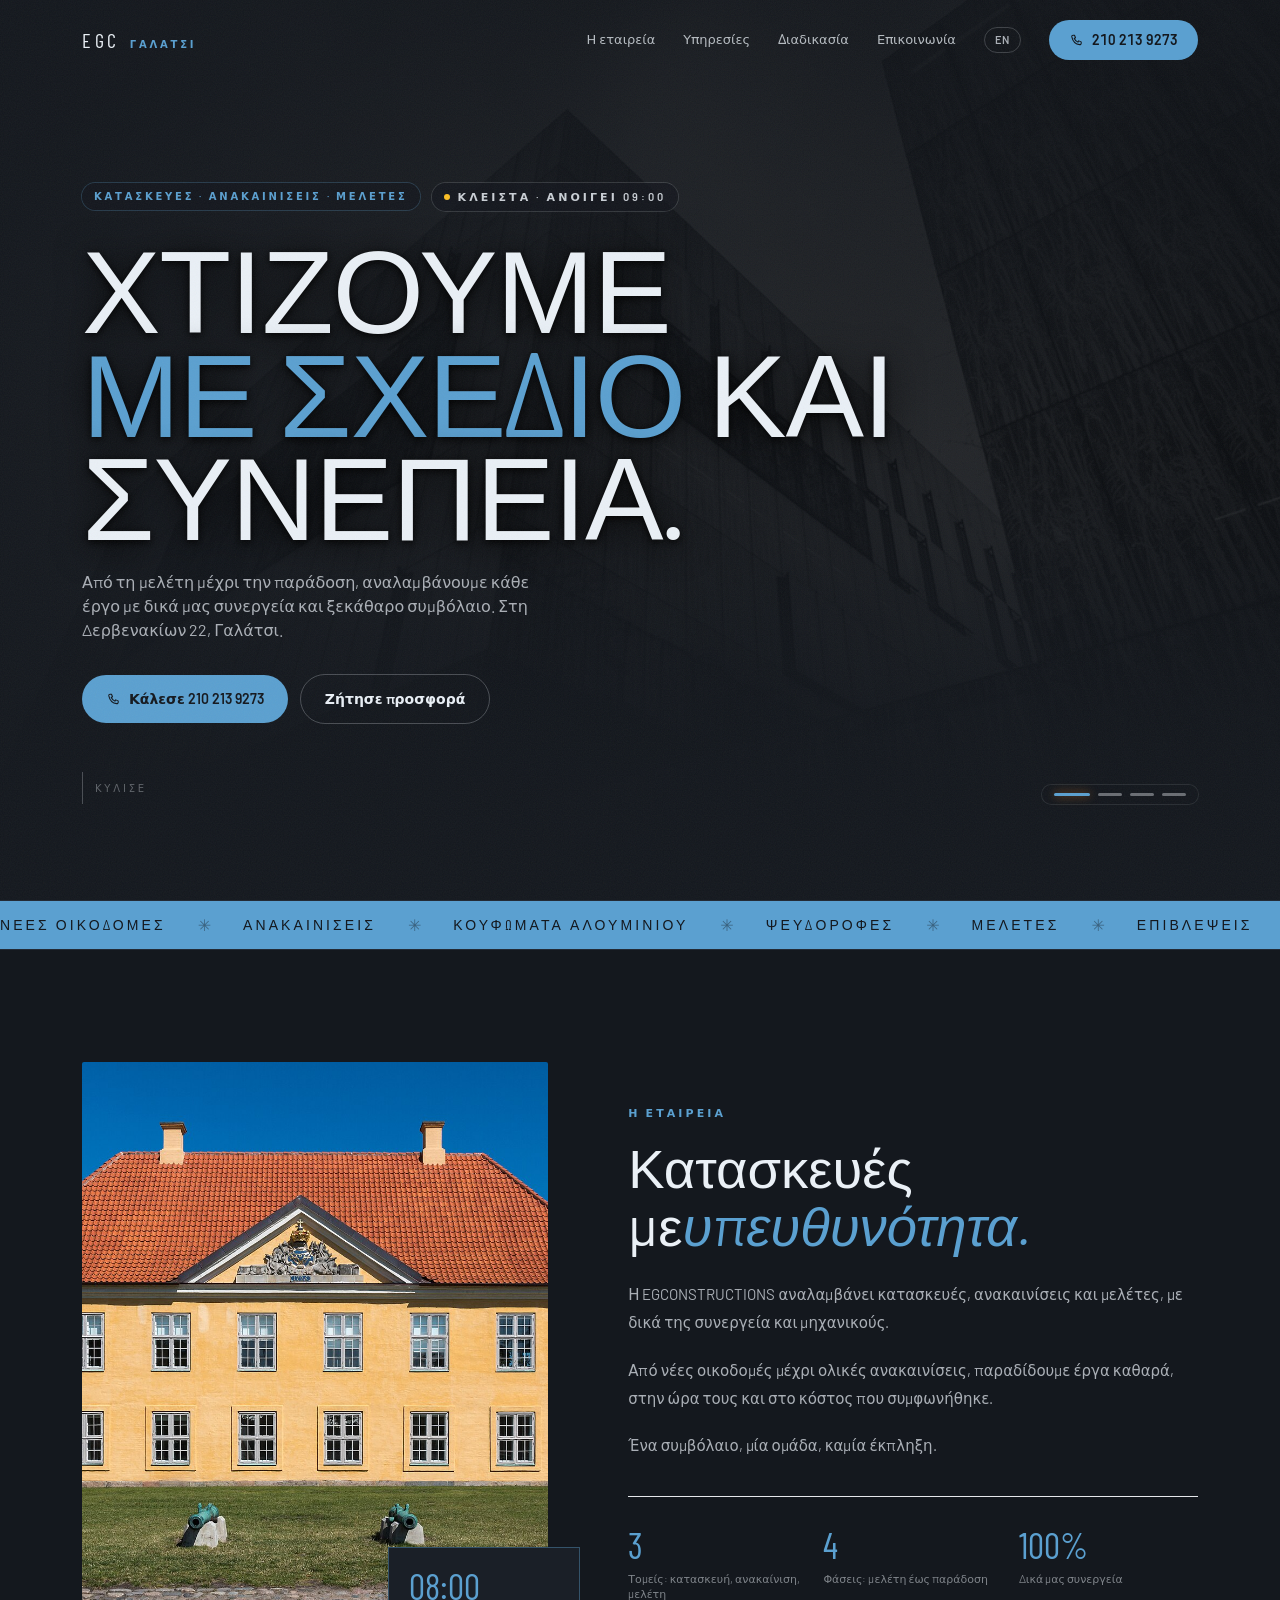
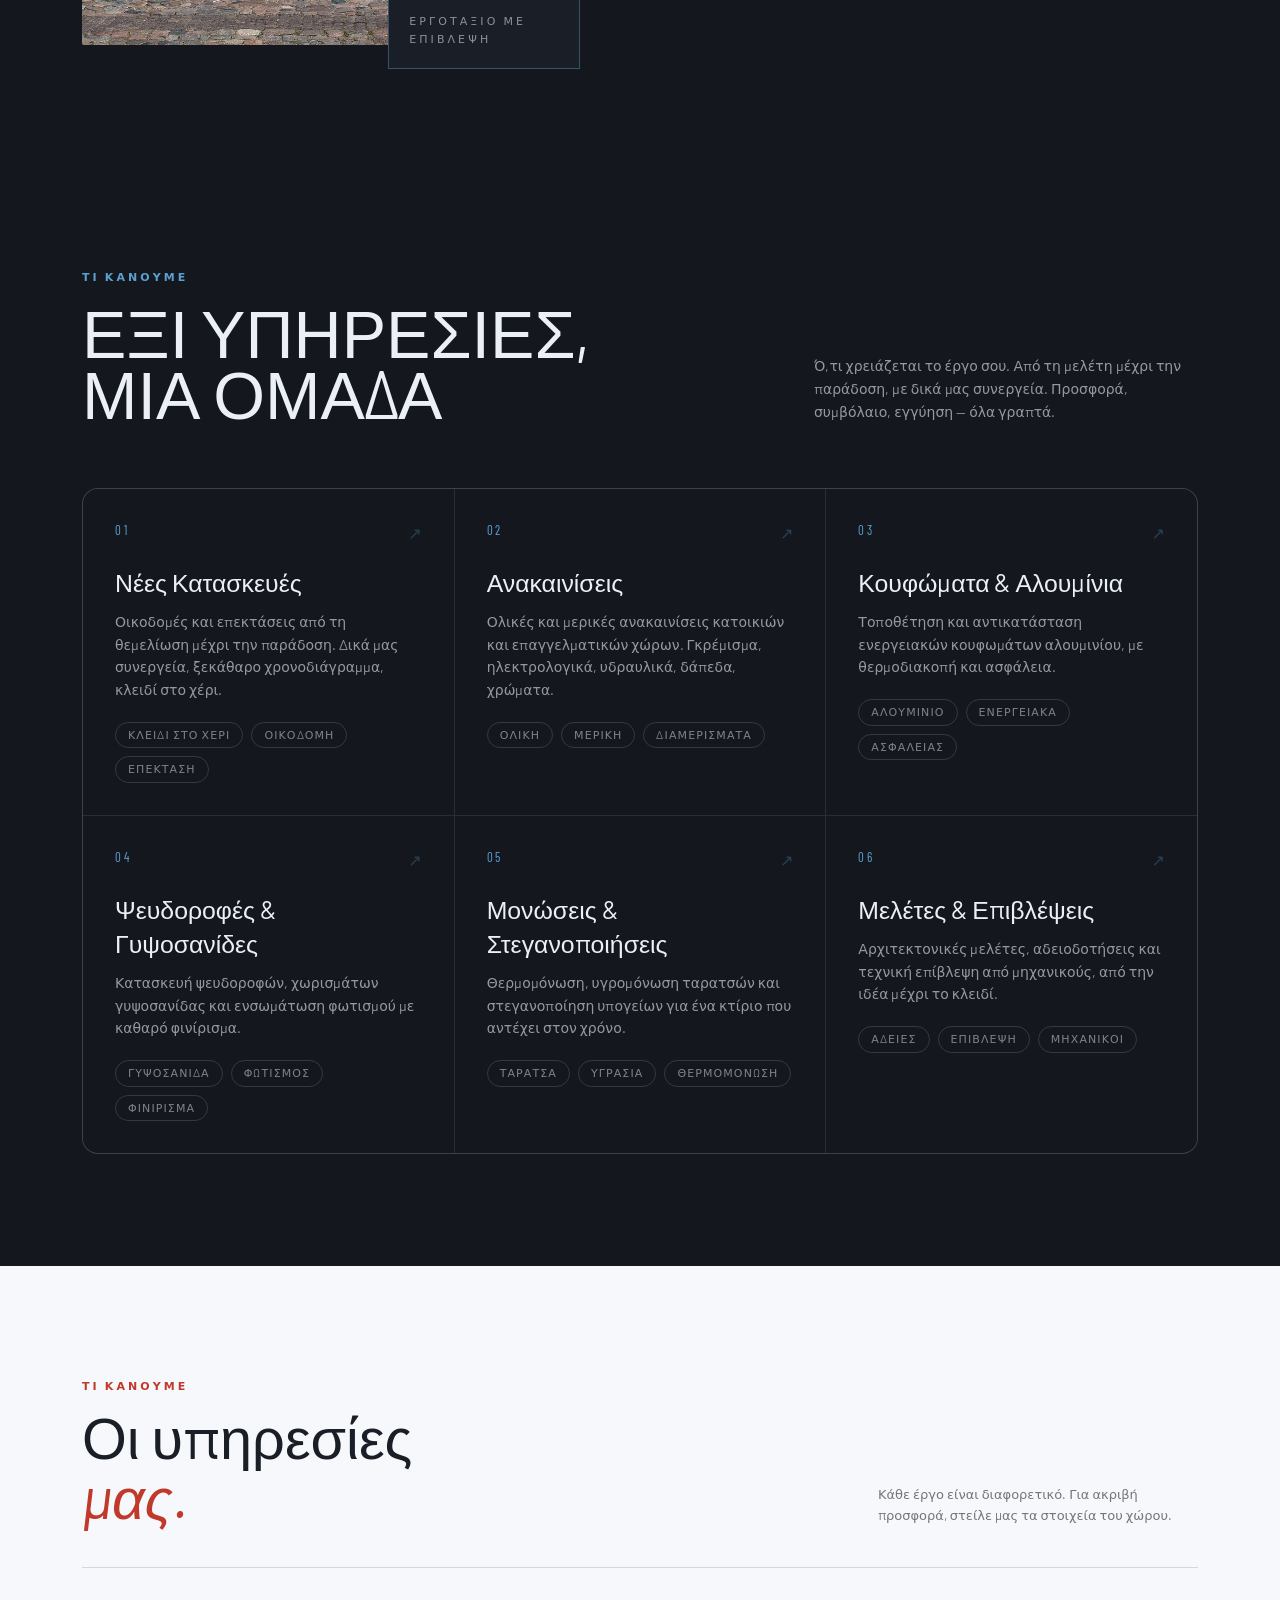
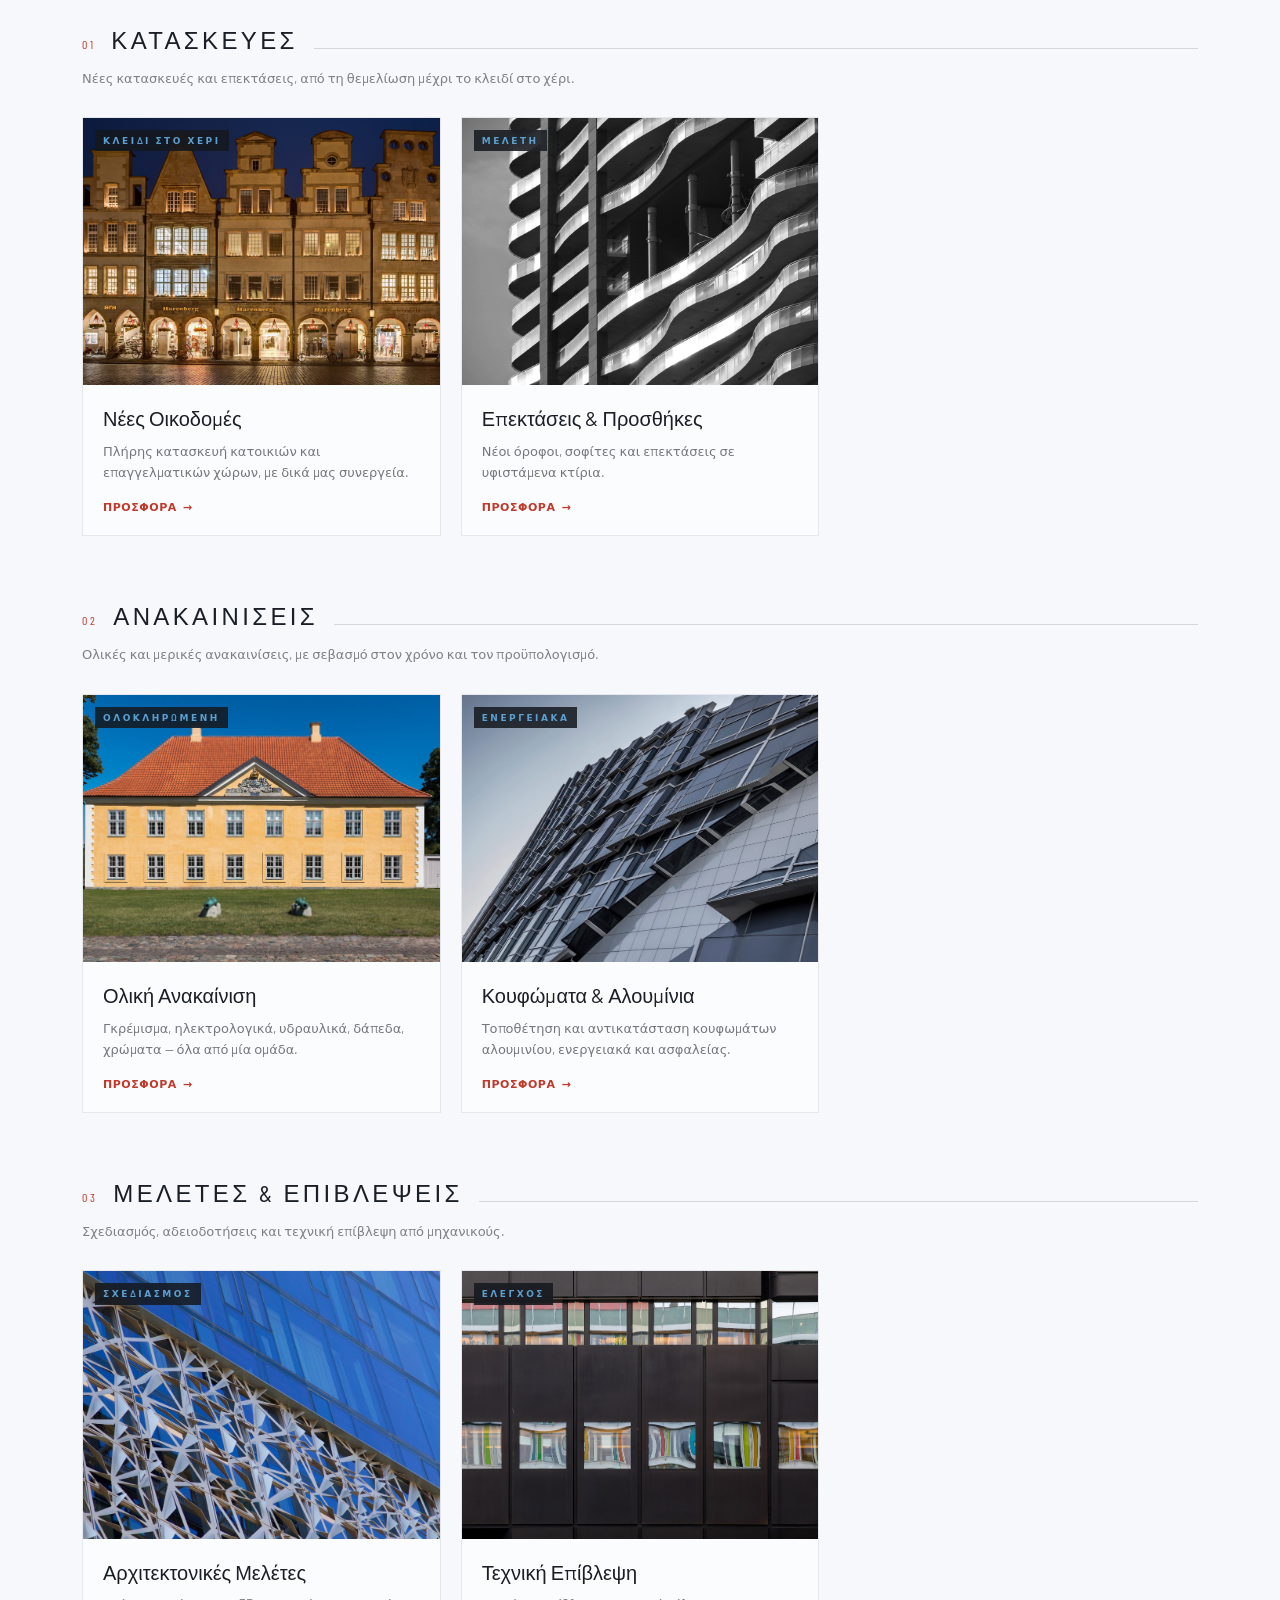
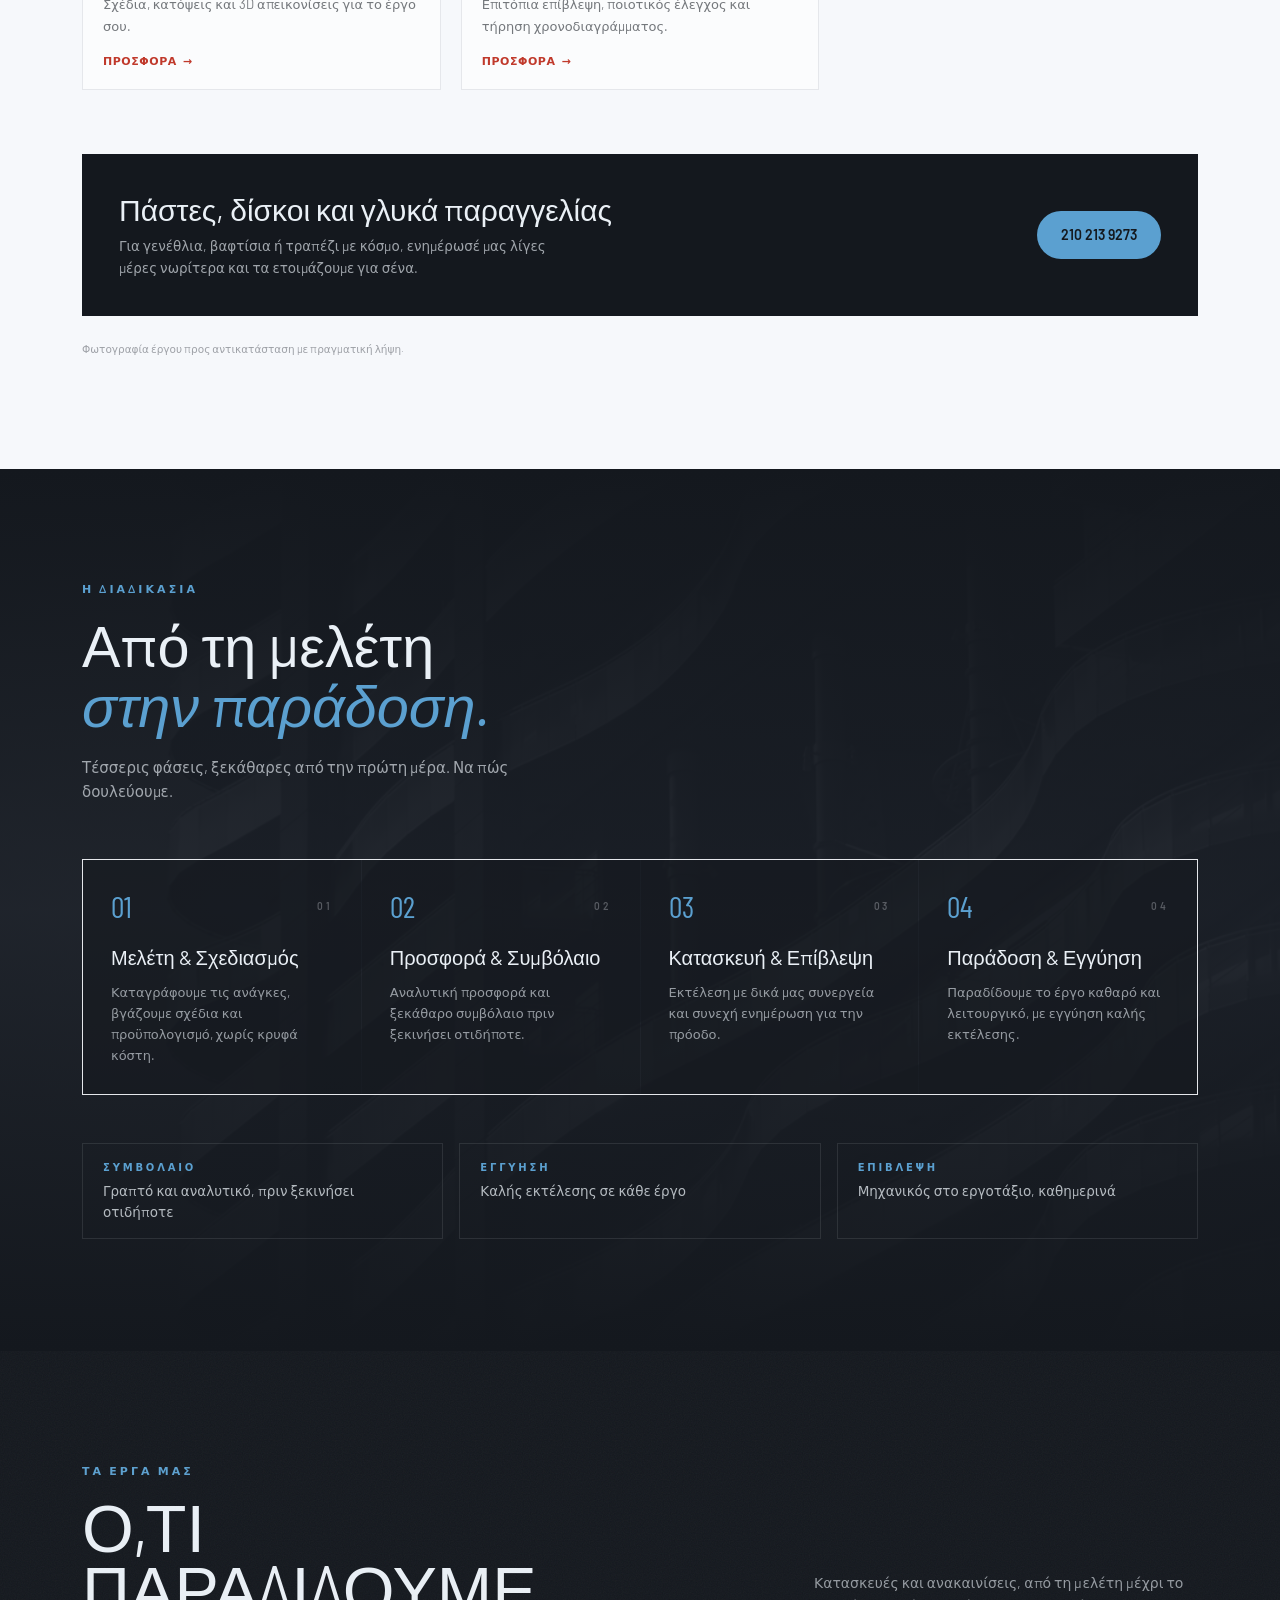
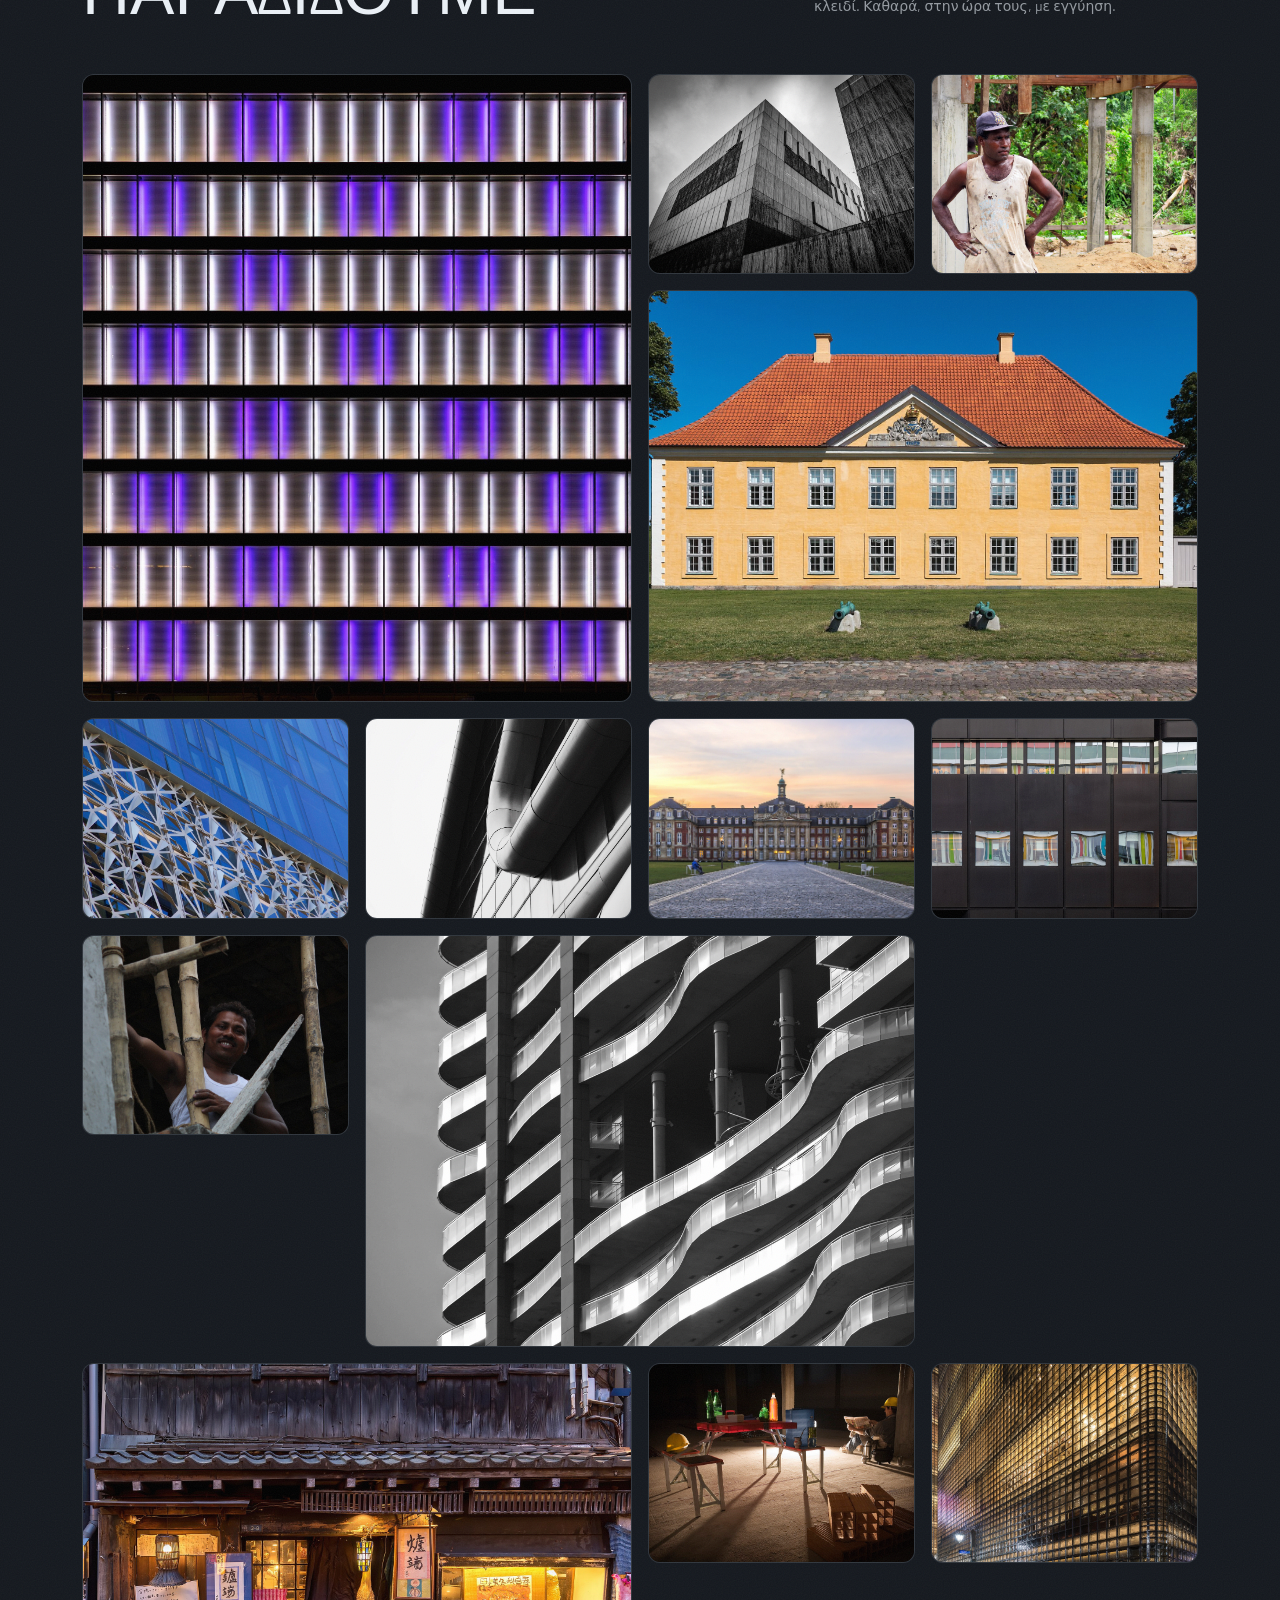
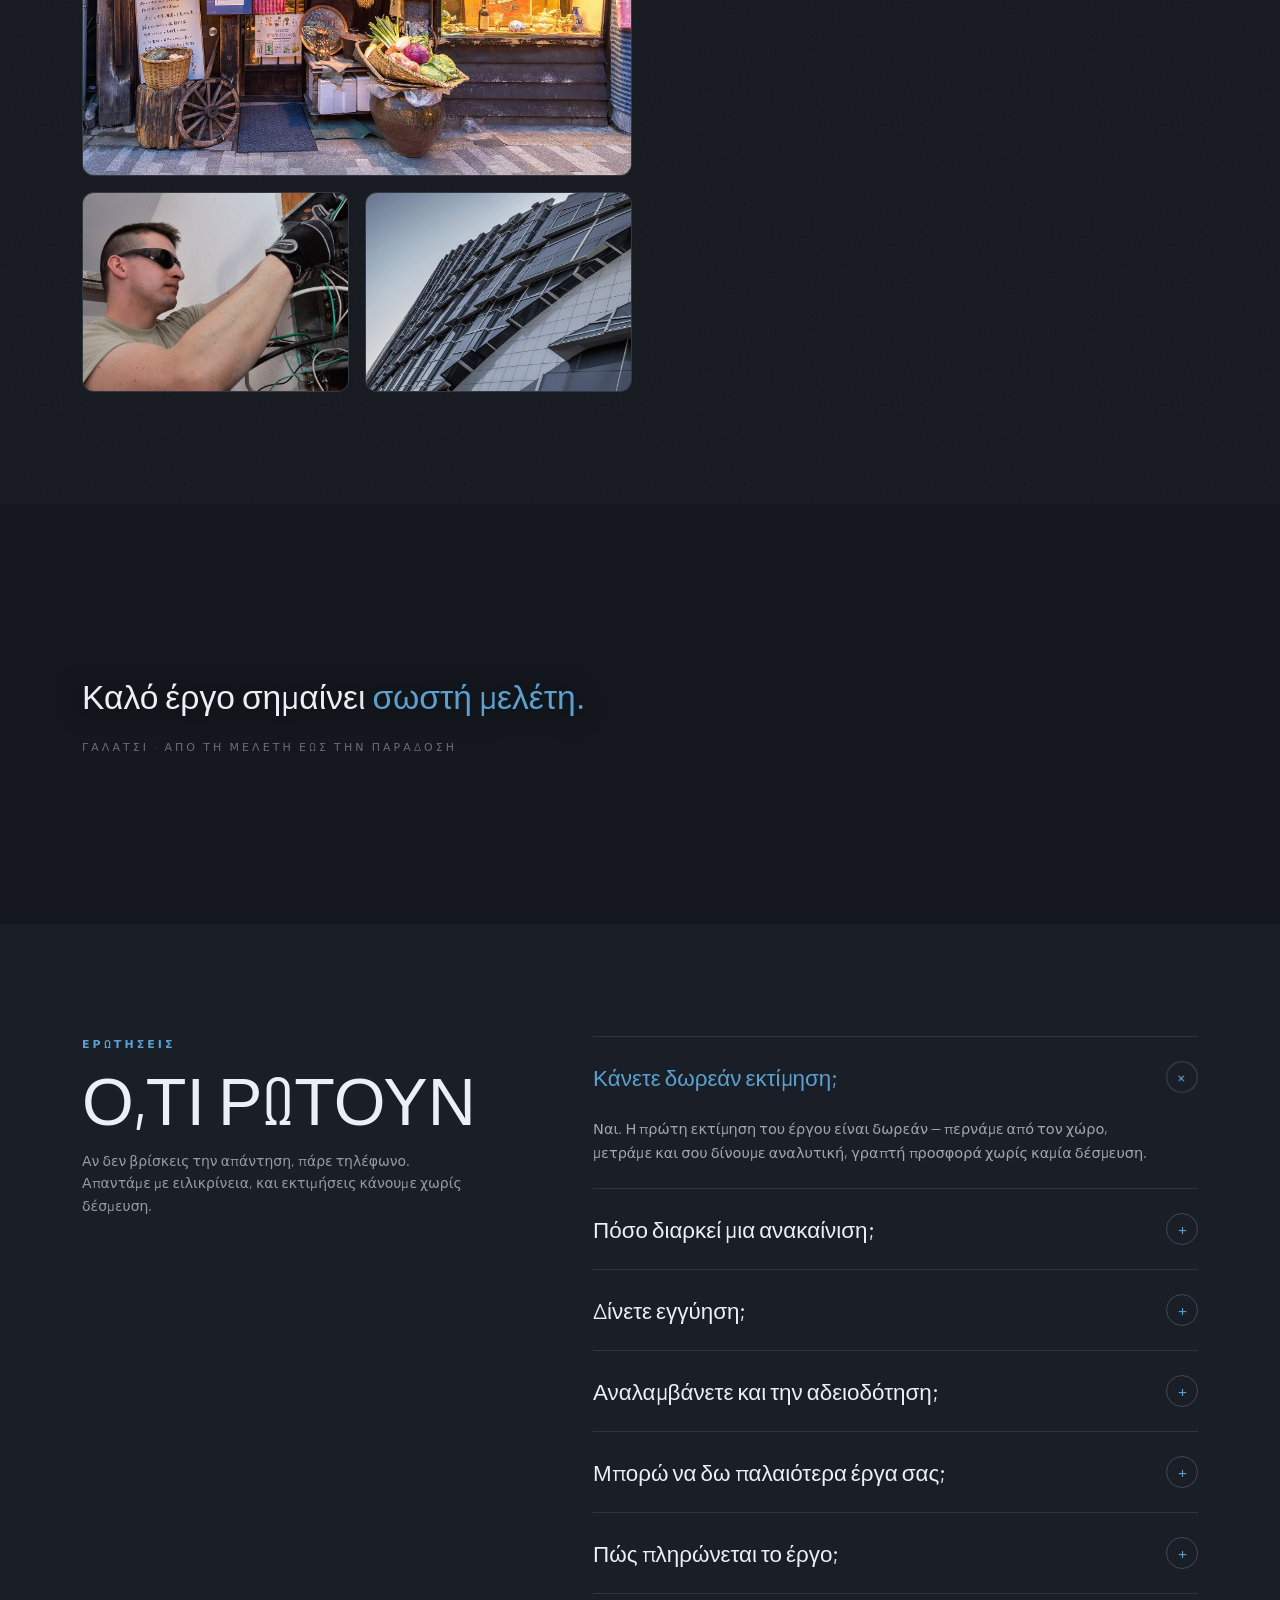
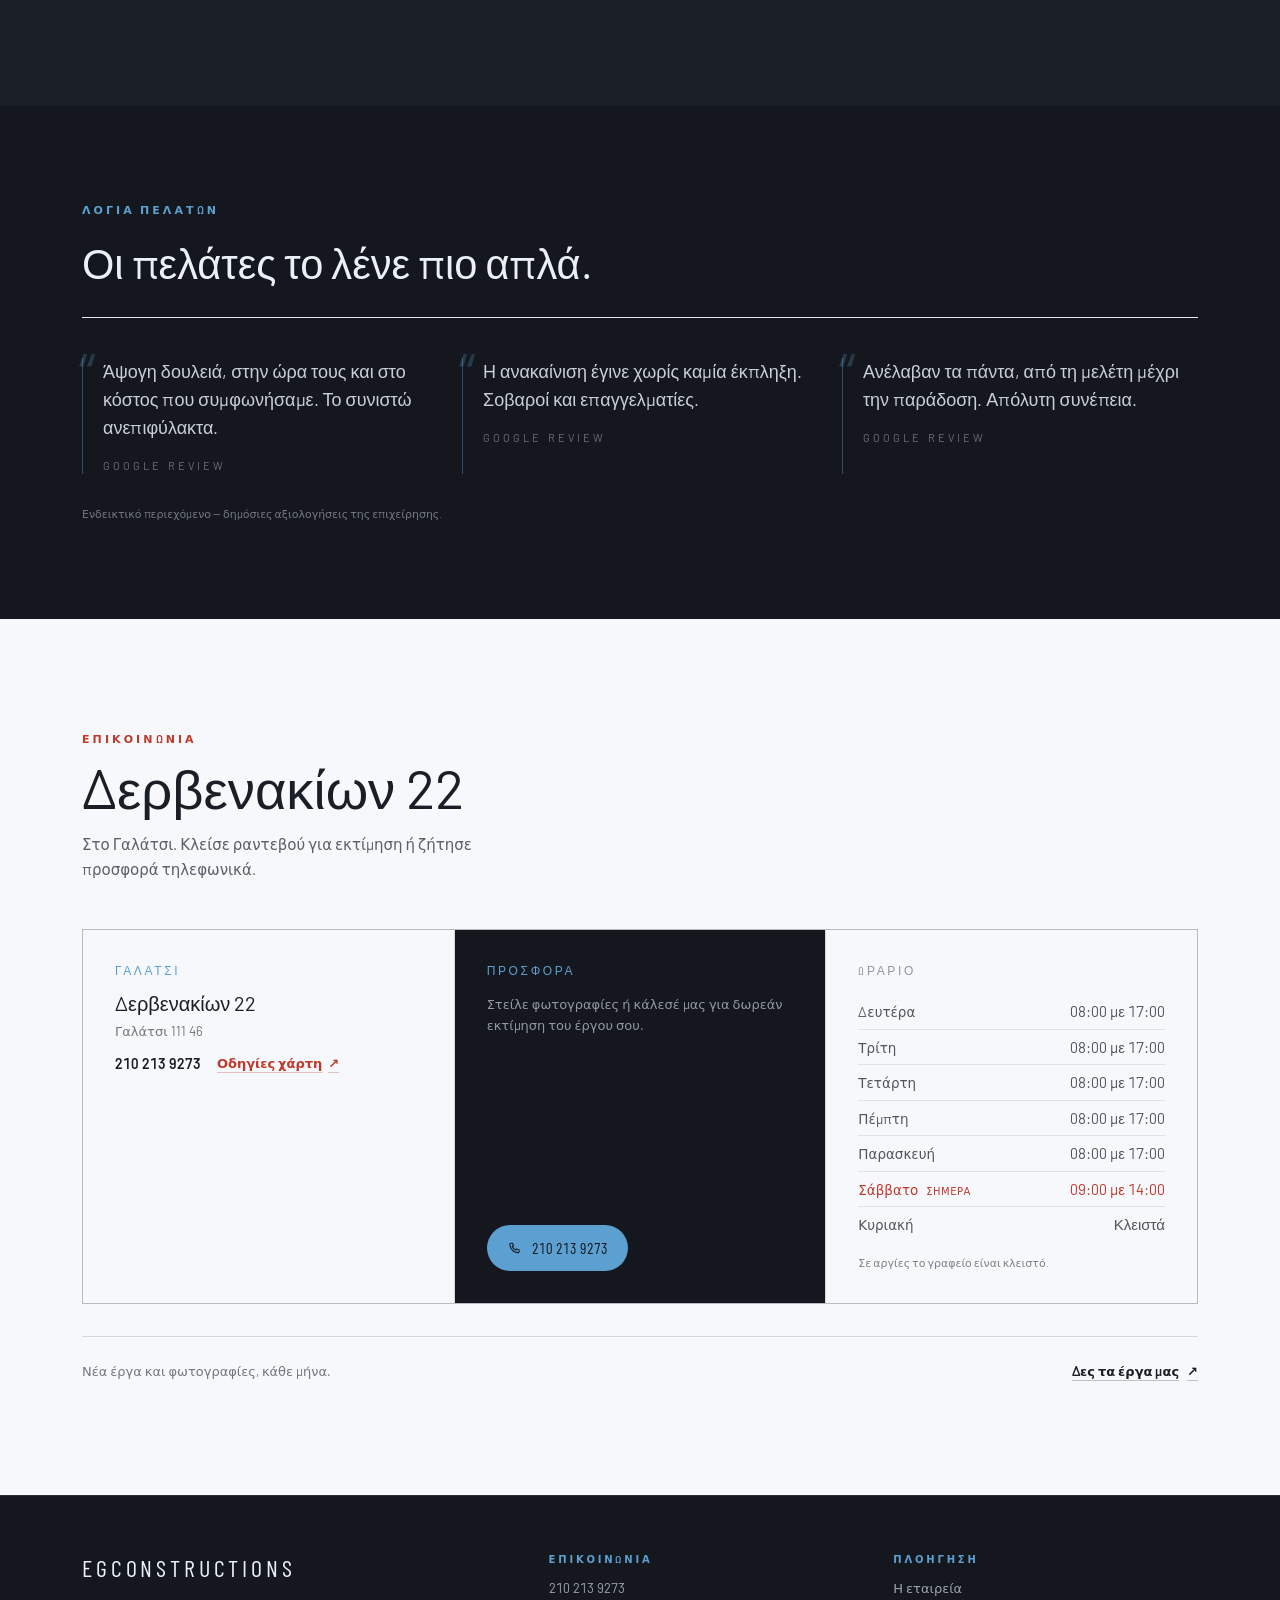
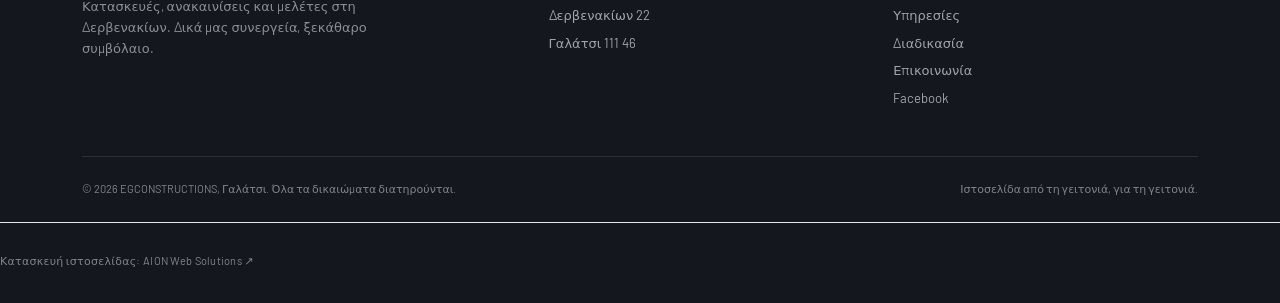
==== commit c6135074: "update index.html" ====
--- a/index.html
+++ b/index.html
@@ -31,7 +31,7 @@
  <link rel="preconnect" href="https://fonts.googleapis.com" />
  <link rel="preconnect" href="https://fonts.gstatic.com" crossorigin />
  <link
- href="https://fonts.googleapis.com/css2?family=Archivo:wght@400;500;600;700;800;900&family=Inter:wght@300;400;500;600;700&display=swap"
+ href="https://fonts.googleapis.com/css2?family=Barlow+Condensed:wght@500;600;700;800&family=Barlow:wght@400;500;600;700&display=swap"
  rel="stylesheet"
  />
  <script type="application/ld+json">
@@ -64,8 +64,8 @@
  ]
  }
  </script>
-   <script type="module" crossorigin src="./assets/index-C42tbT1t.js"></script>
-   <link rel="stylesheet" crossorigin href="./assets/index-CHWHtjra.css">
+   <script type="module" crossorigin src="./assets/index-CJ-3PT7a.js"></script>
+   <link rel="stylesheet" crossorigin href="./assets/index-tf8NFhXA.css">
  </head>
  <body>
  <div id="root"></div>
--- a/assets/index-tf8NFhXA.css
+++ b/assets/index-tf8NFhXA.css
@@ -0,0 +1 @@
+*,:before,:after{--tw-border-spacing-x: 0;--tw-border-spacing-y: 0;--tw-translate-x: 0;--tw-translate-y: 0;--tw-rotate: 0;--tw-skew-x: 0;--tw-skew-y: 0;--tw-scale-x: 1;--tw-scale-y: 1;--tw-pan-x: ;--tw-pan-y: ;--tw-pinch-zoom: ;--tw-scroll-snap-strictness: proximity;--tw-gradient-from-position: ;--tw-gradient-via-position: ;--tw-gradient-to-position: ;--tw-ordinal: ;--tw-slashed-zero: ;--tw-numeric-figure: ;--tw-numeric-spacing: ;--tw-numeric-fraction: ;--tw-ring-inset: ;--tw-ring-offset-width: 0px;--tw-ring-offset-color: #fff;--tw-ring-color: rgb(59 130 246 / .5);--tw-ring-offset-shadow: 0 0 #0000;--tw-ring-shadow: 0 0 #0000;--tw-shadow: 0 0 #0000;--tw-shadow-colored: 0 0 #0000;--tw-blur: ;--tw-brightness: ;--tw-contrast: ;--tw-grayscale: ;--tw-hue-rotate: ;--tw-invert: ;--tw-saturate: ;--tw-sepia: ;--tw-drop-shadow: ;--tw-backdrop-blur: ;--tw-backdrop-brightness: ;--tw-backdrop-contrast: ;--tw-backdrop-grayscale: ;--tw-backdrop-hue-rotate: ;--tw-backdrop-invert: ;--tw-backdrop-opacity: ;--tw-backdrop-saturate: ;--tw-backdrop-sepia: ;--tw-contain-size: ;--tw-contain-layout: ;--tw-contain-paint: ;--tw-contain-style: }::backdrop{--tw-border-spacing-x: 0;--tw-border-spacing-y: 0;--tw-translate-x: 0;--tw-translate-y: 0;--tw-rotate: 0;--tw-skew-x: 0;--tw-skew-y: 0;--tw-scale-x: 1;--tw-scale-y: 1;--tw-pan-x: ;--tw-pan-y: ;--tw-pinch-zoom: ;--tw-scroll-snap-strictness: proximity;--tw-gradient-from-position: ;--tw-gradient-via-position: ;--tw-gradient-to-position: ;--tw-ordinal: ;--tw-slashed-zero: ;--tw-numeric-figure: ;--tw-numeric-spacing: ;--tw-numeric-fraction: ;--tw-ring-inset: ;--tw-ring-offset-width: 0px;--tw-ring-offset-color: #fff;--tw-ring-color: rgb(59 130 246 / .5);--tw-ring-offset-shadow: 0 0 #0000;--tw-ring-shadow: 0 0 #0000;--tw-shadow: 0 0 #0000;--tw-shadow-colored: 0 0 #0000;--tw-blur: ;--tw-brightness: ;--tw-contrast: ;--tw-grayscale: ;--tw-hue-rotate: ;--tw-invert: ;--tw-saturate: ;--tw-sepia: ;--tw-drop-shadow: ;--tw-backdrop-blur: ;--tw-backdrop-brightness: ;--tw-backdrop-contrast: ;--tw-backdrop-grayscale: ;--tw-backdrop-hue-rotate: ;--tw-backdrop-invert: ;--tw-backdrop-opacity: ;--tw-backdrop-saturate: ;--tw-backdrop-sepia: ;--tw-contain-size: ;--tw-contain-layout: ;--tw-contain-paint: ;--tw-contain-style: }*,:before,:after{box-sizing:border-box;border-width:0;border-style:solid;border-color:#e5e7eb}:before,:after{--tw-content: ""}html,:host{line-height:1.5;-webkit-text-size-adjust:100%;-moz-tab-size:4;-o-tab-size:4;tab-size:4;font-family:ui-sans-serif,system-ui,sans-serif,"Apple Color Emoji","Segoe UI Emoji",Segoe UI Symbol,"Noto Color Emoji";font-feature-settings:normal;font-variation-settings:normal;-webkit-tap-highlight-color:transparent}body{margin:0;line-height:inherit}hr{height:0;color:inherit;border-top-width:1px}abbr:where([title]){-webkit-text-decoration:underline dotted;text-decoration:underline dotted}h1,h2,h3,h4,h5,h6{font-size:inherit;font-weight:inherit}a{color:inherit;text-decoration:inherit}b,strong{font-weight:bolder}code,kbd,samp,pre{font-family:ui-monospace,SFMono-Regular,Menlo,Monaco,Consolas,Liberation Mono,Courier New,monospace;font-feature-settings:normal;font-variation-settings:normal;font-size:1em}small{font-size:80%}sub,sup{font-size:75%;line-height:0;position:relative;vertical-align:baseline}sub{bottom:-.25em}sup{top:-.5em}table{text-indent:0;border-color:inherit;border-collapse:collapse}button,input,optgroup,select,textarea{font-family:inherit;font-feature-settings:inherit;font-variation-settings:inherit;font-size:100%;font-weight:inherit;line-height:inherit;letter-spacing:inherit;color:inherit;margin:0;padding:0}button,select{text-transform:none}button,input:where([type=button]),input:where([type=reset]),input:where([type=submit]){-webkit-appearance:button;background-color:transparent;background-image:none}:-moz-focusring{outline:auto}:-moz-ui-invalid{box-shadow:none}progress{vertical-align:baseline}::-webkit-inner-spin-button,::-webkit-outer-spin-button{height:auto}[type=search]{-webkit-appearance:textfield;outline-offset:-2px}::-webkit-search-decoration{-webkit-appearance:none}::-webkit-file-upload-button{-webkit-appearance:button;font:inherit}summary{display:list-item}blockquote,dl,dd,h1,h2,h3,h4,h5,h6,hr,figure,p,pre{margin:0}fieldset{margin:0;padding:0}legend{padding:0}ol,ul,menu{list-style:none;margin:0;padding:0}dialog{padding:0}textarea{resize:vertical}input::-moz-placeholder,textarea::-moz-placeholder{opacity:1;color:#9ca3af}input::placeholder,textarea::placeholder{opacity:1;color:#9ca3af}button,[role=button]{cursor:pointer}:disabled{cursor:default}img,svg,video,canvas,audio,iframe,embed,object{display:block;vertical-align:middle}img,video{max-width:100%;height:auto}[hidden]:where(:not([hidden=until-found])){display:none}html{scroll-behavior:smooth;-webkit-text-size-adjust:100%}body{--tw-bg-opacity: 1;background-color:rgb(20 24 30 / var(--tw-bg-opacity, 1));font-family:Barlow,system-ui,sans-serif;--tw-text-opacity: 1;color:rgb(234 240 246 / var(--tw-text-opacity, 1));-webkit-font-smoothing:antialiased;-moz-osx-font-smoothing:grayscale;text-rendering:optimizeLegibility}::-moz-selection{--tw-bg-opacity: 1;background-color:rgb(91 160 208 / var(--tw-bg-opacity, 1));--tw-text-opacity: 1;color:rgb(20 24 30 / var(--tw-text-opacity, 1))}::selection{--tw-bg-opacity: 1;background-color:rgb(91 160 208 / var(--tw-bg-opacity, 1));--tw-text-opacity: 1;color:rgb(20 24 30 / var(--tw-text-opacity, 1))}h1,h2,h3{text-wrap:balance}.wrap{margin-left:auto;margin-right:auto;width:100%;max-width:1180px;padding-left:1.25rem;padding-right:1.25rem}@media (min-width: 640px){.wrap{padding-left:2rem;padding-right:2rem}}.eyebrow{font-family:Barlow,system-ui,sans-serif;font-size:11px;font-weight:600;text-transform:uppercase;letter-spacing:.28em;--tw-text-opacity: 1;color:rgb(91 160 208 / var(--tw-text-opacity, 1))}.btn{display:inline-flex;align-items:center;justify-content:center;gap:.5rem;border-radius:9999px;padding:.875rem 1.5rem;font-size:.875rem;line-height:1.25rem;font-weight:600;transition-property:color,background-color,border-color,text-decoration-color,fill,stroke,opacity,box-shadow,transform,filter,backdrop-filter;transition-timing-function:cubic-bezier(.4,0,.2,1);transition-duration:.3s}.btn:focus{outline:2px solid transparent;outline-offset:2px}.btn:focus-visible{--tw-ring-offset-shadow: var(--tw-ring-inset) 0 0 0 var(--tw-ring-offset-width) var(--tw-ring-offset-color);--tw-ring-shadow: var(--tw-ring-inset) 0 0 0 calc(2px + var(--tw-ring-offset-width)) var(--tw-ring-color);box-shadow:var(--tw-ring-offset-shadow),var(--tw-ring-shadow),var(--tw-shadow, 0 0 #0000);--tw-ring-opacity: 1;--tw-ring-color: rgb(91 160 208 / var(--tw-ring-opacity, 1));--tw-ring-offset-width: 2px;--tw-ring-offset-color: #14181E}.btn-primary{display:inline-flex;align-items:center;justify-content:center;gap:.5rem;border-radius:9999px;padding:.875rem 1.5rem;font-size:.875rem;line-height:1.25rem;font-weight:600;transition-property:color,background-color,border-color,text-decoration-color,fill,stroke,opacity,box-shadow,transform,filter,backdrop-filter;transition-timing-function:cubic-bezier(.4,0,.2,1);transition-duration:.3s}.btn-primary:focus{outline:2px solid transparent;outline-offset:2px}.btn-primary:focus-visible{--tw-ring-offset-shadow: var(--tw-ring-inset) 0 0 0 var(--tw-ring-offset-width) var(--tw-ring-offset-color);--tw-ring-shadow: var(--tw-ring-inset) 0 0 0 calc(2px + var(--tw-ring-offset-width)) var(--tw-ring-color);box-shadow:var(--tw-ring-offset-shadow),var(--tw-ring-shadow),var(--tw-shadow, 0 0 #0000);--tw-ring-opacity: 1;--tw-ring-color: rgb(91 160 208 / var(--tw-ring-opacity, 1));--tw-ring-offset-width: 2px;--tw-ring-offset-color: #14181E}.btn-primary{--tw-bg-opacity: 1;background-color:rgb(91 160 208 / var(--tw-bg-opacity, 1));--tw-text-opacity: 1;color:rgb(20 24 30 / var(--tw-text-opacity, 1))}.btn-primary:hover{--tw-bg-opacity: 1;background-color:rgb(127 189 227 / var(--tw-bg-opacity, 1))}.grain:after{content:"";position:absolute;top:0;right:0;bottom:0;left:0;pointer-events:none;opacity:.05;background-image:url("data:image/svg+xml,%3Csvg xmlns='http://www.w3.org/2000/svg' width='140' height='140'%3E%3Cfilter id='n'%3E%3CfeTurbulence type='fractalNoise' baseFrequency='0.85' numOctaves='3'/%3E%3C/filter%3E%3Crect width='140' height='140' filter='url(%23n)'/%3E%3C/svg%3E")}.sr-only{position:absolute;width:1px;height:1px;padding:0;margin:-1px;overflow:hidden;clip:rect(0,0,0,0);white-space:nowrap;border-width:0}.pointer-events-none{pointer-events:none}.fixed{position:fixed}.absolute{position:absolute}.relative{position:relative}.inset-0{top:0;right:0;bottom:0;left:0}.inset-x-0{left:0;right:0}.-bottom-6{bottom:-1.5rem}.-bottom-\[180px\]{bottom:-180px}.-left-1{left:-.25rem}.-right-2{right:-.5rem}.-top-4{top:-1rem}.-top-\[180px\]{top:-180px}.bottom-0{bottom:0}.bottom-3{bottom:.75rem}.left-0{left:0}.left-3{left:.75rem}.left-4{left:1rem}.right-3{right:.75rem}.right-4{right:1rem}.right-5{right:1.25rem}.top-0{top:0}.top-1\.5{top:.375rem}.top-3{top:.75rem}.top-4{top:1rem}.top-5{top:1.25rem}.isolate{isolation:isolate}.-z-10{z-index:-10}.z-10{z-index:10}.z-40{z-index:40}.z-50{z-index:50}.z-\[200\]{z-index:200}.row-span-2{grid-row:span 2 / span 2}.mb-1\.5{margin-bottom:.375rem}.mb-10{margin-bottom:2.5rem}.mb-11{margin-bottom:2.75rem}.mb-5{margin-bottom:1.25rem}.ml-2{margin-left:.5rem}.mt-1{margin-top:.25rem}.mt-1\.5{margin-top:.375rem}.mt-10{margin-top:2.5rem}.mt-12{margin-top:3rem}.mt-14{margin-top:3.5rem}.mt-16{margin-top:4rem}.mt-2{margin-top:.5rem}.mt-2\.5{margin-top:.625rem}.mt-3{margin-top:.75rem}.mt-4{margin-top:1rem}.mt-5{margin-top:1.25rem}.mt-6{margin-top:1.5rem}.mt-7{margin-top:1.75rem}.mt-8{margin-top:2rem}.mt-9{margin-top:2.25rem}.block{display:block}.flex{display:flex}.inline-flex{display:inline-flex}.table{display:table}.grid{display:grid}.hidden{display:none}.aspect-\[4\/3\]{aspect-ratio:4/3}.aspect-\[4\/5\]{aspect-ratio:4/5}.h-1\.5{height:.375rem}.h-11{height:2.75rem}.h-12{height:3rem}.h-2\/5{height:40%}.h-24{height:6rem}.h-3{height:.75rem}.h-8{height:2rem}.h-9{height:2.25rem}.h-\[2px\]{height:2px}.h-\[3px\]{height:3px}.h-full{height:100%}.h-px{height:1px}.max-h-0{max-height:0px}.max-h-\[28rem\]{max-height:28rem}.max-h-\[80vh\]{max-height:80vh}.max-h-\[86vh\]{max-height:86vh}.min-h-\[100svh\]{min-height:100svh}.min-h-\[420px\]{min-height:420px}.w-0{width:0px}.w-1\.5{width:.375rem}.w-11{width:2.75rem}.w-12{width:3rem}.w-48{width:12rem}.w-5{width:1.25rem}.w-6{width:1.5rem}.w-8{width:2rem}.w-9{width:2.25rem}.w-fit{width:-moz-fit-content;width:fit-content}.w-full{width:100%}.w-max{width:-moz-max-content;width:max-content}.w-px{width:1px}.min-w-0{min-width:0px}.max-w-2xl{max-width:42rem}.max-w-\[16ch\]{max-width:16ch}.max-w-\[18ch\]{max-width:18ch}.max-w-\[30ch\]{max-width:30ch}.max-w-\[92vw\]{max-width:92vw}.max-w-full{max-width:100%}.max-w-lg{max-width:32rem}.max-w-md{max-width:28rem}.max-w-sm{max-width:24rem}.max-w-xl{max-width:36rem}.max-w-xs{max-width:20rem}.flex-1{flex:1 1 0%}.shrink-0{flex-shrink:0}.translate-y-2{--tw-translate-y: .5rem;transform:translate(var(--tw-translate-x),var(--tw-translate-y)) rotate(var(--tw-rotate)) skew(var(--tw-skew-x)) skewY(var(--tw-skew-y)) scaleX(var(--tw-scale-x)) scaleY(var(--tw-scale-y))}.-rotate-45{--tw-rotate: -45deg;transform:translate(var(--tw-translate-x),var(--tw-translate-y)) rotate(var(--tw-rotate)) skew(var(--tw-skew-x)) skewY(var(--tw-skew-y)) scaleX(var(--tw-scale-x)) scaleY(var(--tw-scale-y))}.rotate-45{--tw-rotate: 45deg;transform:translate(var(--tw-translate-x),var(--tw-translate-y)) rotate(var(--tw-rotate)) skew(var(--tw-skew-x)) skewY(var(--tw-skew-y)) scaleX(var(--tw-scale-x)) scaleY(var(--tw-scale-y))}.scale-100{--tw-scale-x: 1;--tw-scale-y: 1;transform:translate(var(--tw-translate-x),var(--tw-translate-y)) rotate(var(--tw-rotate)) skew(var(--tw-skew-x)) skewY(var(--tw-skew-y)) scaleX(var(--tw-scale-x)) scaleY(var(--tw-scale-y))}.scale-\[1\.07\]{--tw-scale-x: 1.07;--tw-scale-y: 1.07;transform:translate(var(--tw-translate-x),var(--tw-translate-y)) rotate(var(--tw-rotate)) skew(var(--tw-skew-x)) skewY(var(--tw-skew-y)) scaleX(var(--tw-scale-x)) scaleY(var(--tw-scale-y))}.transform{transform:translate(var(--tw-translate-x),var(--tw-translate-y)) rotate(var(--tw-rotate)) skew(var(--tw-skew-x)) skewY(var(--tw-skew-y)) scaleX(var(--tw-scale-x)) scaleY(var(--tw-scale-y))}@keyframes marquee{0%{transform:translate(0)}to{transform:translate(-50%)}}.animate-marquee{animation:marquee 34s linear infinite}@keyframes rise{0%{opacity:0;transform:translateY(26px)}to{opacity:1;transform:translateY(0)}}.animate-rise{animation:rise .9s cubic-bezier(.22,1,.36,1) both}.grid-cols-2{grid-template-columns:repeat(2,minmax(0,1fr))}.grid-cols-3{grid-template-columns:repeat(3,minmax(0,1fr))}.flex-col{flex-direction:column}.flex-wrap{flex-wrap:wrap}.place-items-center{place-items:center}.items-start{align-items:flex-start}.items-end{align-items:flex-end}.items-center{align-items:center}.items-baseline{align-items:baseline}.justify-end{justify-content:flex-end}.justify-center{justify-content:center}.justify-between{justify-content:space-between}.gap-1{gap:.25rem}.gap-1\.5{gap:.375rem}.gap-10{gap:2.5rem}.gap-12{gap:3rem}.gap-2{gap:.5rem}.gap-2\.5{gap:.625rem}.gap-3{gap:.75rem}.gap-4{gap:1rem}.gap-5{gap:1.25rem}.gap-6{gap:1.5rem}.gap-7{gap:1.75rem}.gap-8{gap:2rem}.gap-px{gap:1px}.gap-x-4{-moz-column-gap:1rem;column-gap:1rem}.gap-y-1\.5{row-gap:.375rem}.space-y-16>:not([hidden])~:not([hidden]){--tw-space-y-reverse: 0;margin-top:calc(4rem * calc(1 - var(--tw-space-y-reverse)));margin-bottom:calc(4rem * var(--tw-space-y-reverse))}.space-y-2>:not([hidden])~:not([hidden]){--tw-space-y-reverse: 0;margin-top:calc(.5rem * calc(1 - var(--tw-space-y-reverse)));margin-bottom:calc(.5rem * var(--tw-space-y-reverse))}.space-y-5>:not([hidden])~:not([hidden]){--tw-space-y-reverse: 0;margin-top:calc(1.25rem * calc(1 - var(--tw-space-y-reverse)));margin-bottom:calc(1.25rem * var(--tw-space-y-reverse))}.divide-y>:not([hidden])~:not([hidden]){--tw-divide-y-reverse: 0;border-top-width:calc(1px * calc(1 - var(--tw-divide-y-reverse)));border-bottom-width:calc(1px * var(--tw-divide-y-reverse))}.divide-crust-900\/10>:not([hidden])~:not([hidden]){border-color:#1a1f271a}.divide-flour\/10>:not([hidden])~:not([hidden]){border-color:#eaf0f61a}.overflow-hidden{overflow:hidden}.truncate{overflow:hidden;text-overflow:ellipsis;white-space:nowrap}.whitespace-nowrap{white-space:nowrap}.break-words{overflow-wrap:break-word}.rounded-2xl{border-radius:1rem}.rounded-\[2px\]{border-radius:2px}.rounded-full{border-radius:9999px}.rounded-xl{border-radius:.75rem}.border{border-width:1px}.border-y{border-top-width:1px;border-bottom-width:1px}.border-b{border-bottom-width:1px}.border-l{border-left-width:1px}.border-t{border-top-width:1px}.border-crust-800{--tw-border-opacity: 1;border-color:rgb(35 42 52 / var(--tw-border-opacity, 1))}.border-crust-900\/15{border-color:#1a1f2726}.border-ember\/40{border-color:#5ba0d066}.border-ember\/50{border-color:#5ba0d080}.border-flour\/10{border-color:#eaf0f61a}.border-flour\/15{border-color:#eaf0f626}.border-flour\/20{border-color:#eaf0f633}.border-flour\/25{border-color:#eaf0f640}.border-flour\/5{border-color:#eaf0f60d}.bg-\[\#EFE6D6\]{--tw-bg-opacity: 1;background-color:rgb(239 230 214 / var(--tw-bg-opacity, 1))}.bg-amber-400{--tw-bg-opacity: 1;background-color:rgb(251 191 36 / var(--tw-bg-opacity, 1))}.bg-black\/75{background-color:#000000bf}.bg-crust-900{--tw-bg-opacity: 1;background-color:rgb(26 31 39 / var(--tw-bg-opacity, 1))}.bg-crust-900\/15{background-color:#1a1f2726}.bg-crust-950{--tw-bg-opacity: 1;background-color:rgb(20 24 30 / var(--tw-bg-opacity, 1))}.bg-crust-950\/50{background-color:#14181e80}.bg-crust-950\/55{background-color:#14181e8c}.bg-crust-950\/70{background-color:#14181eb3}.bg-crust-950\/85{background-color:#14181ed9}.bg-crust-950\/90{background-color:#14181ee6}.bg-crust-950\/95{background-color:#14181ef2}.bg-current{background-color:currentColor}.bg-ember{--tw-bg-opacity: 1;background-color:rgb(91 160 208 / var(--tw-bg-opacity, 1))}.bg-emerald-400{--tw-bg-opacity: 1;background-color:rgb(52 211 153 / var(--tw-bg-opacity, 1))}.bg-flour\/10{background-color:#eaf0f61a}.bg-flour\/25{background-color:#eaf0f640}.bg-flour\/40{background-color:#eaf0f666}.bg-flour\/5{background-color:#eaf0f60d}.bg-paper{--tw-bg-opacity: 1;background-color:rgb(246 248 251 / var(--tw-bg-opacity, 1))}.bg-paper\/95{background-color:#f6f8fbf2}.bg-white\/60{background-color:#fff9}.bg-gradient-to-b{background-image:linear-gradient(to bottom,var(--tw-gradient-stops))}.bg-gradient-to-r{background-image:linear-gradient(to right,var(--tw-gradient-stops))}.bg-gradient-to-t{background-image:linear-gradient(to top,var(--tw-gradient-stops))}.from-crust-950{--tw-gradient-from: #14181E var(--tw-gradient-from-position);--tw-gradient-to: rgb(20 24 30 / 0) var(--tw-gradient-to-position);--tw-gradient-stops: var(--tw-gradient-from), var(--tw-gradient-to)}.from-crust-950\/80{--tw-gradient-from: rgb(20 24 30 / .8) var(--tw-gradient-from-position);--tw-gradient-to: rgb(20 24 30 / 0) var(--tw-gradient-to-position);--tw-gradient-stops: var(--tw-gradient-from), var(--tw-gradient-to)}.from-crust-950\/85{--tw-gradient-from: rgb(20 24 30 / .85) var(--tw-gradient-from-position);--tw-gradient-to: rgb(20 24 30 / 0) var(--tw-gradient-to-position);--tw-gradient-stops: var(--tw-gradient-from), var(--tw-gradient-to)}.from-crust-950\/95{--tw-gradient-from: rgb(20 24 30 / .95) var(--tw-gradient-from-position);--tw-gradient-to: rgb(20 24 30 / 0) var(--tw-gradient-to-position);--tw-gradient-stops: var(--tw-gradient-from), var(--tw-gradient-to)}.via-crust-900\/85{--tw-gradient-to: rgb(26 31 39 / 0) var(--tw-gradient-to-position);--tw-gradient-stops: var(--tw-gradient-from), rgb(26 31 39 / .85) var(--tw-gradient-via-position), var(--tw-gradient-to)}.via-crust-950\/25{--tw-gradient-to: rgb(20 24 30 / 0) var(--tw-gradient-to-position);--tw-gradient-stops: var(--tw-gradient-from), rgb(20 24 30 / .25) var(--tw-gradient-via-position), var(--tw-gradient-to)}.via-crust-950\/55{--tw-gradient-to: rgb(20 24 30 / 0) var(--tw-gradient-to-position);--tw-gradient-stops: var(--tw-gradient-from), rgb(20 24 30 / .55) var(--tw-gradient-via-position), var(--tw-gradient-to)}.via-crust-950\/60{--tw-gradient-to: rgb(20 24 30 / 0) var(--tw-gradient-to-position);--tw-gradient-stops: var(--tw-gradient-from), rgb(20 24 30 / .6) var(--tw-gradient-via-position), var(--tw-gradient-to)}.to-crust-950{--tw-gradient-to: #14181E var(--tw-gradient-to-position)}.to-transparent{--tw-gradient-to: transparent var(--tw-gradient-to-position)}.bg-cover{background-size:cover}.bg-center{background-position:center}.object-contain{-o-object-fit:contain;object-fit:contain}.object-cover{-o-object-fit:cover;object-fit:cover}.object-center{-o-object-position:center;object-position:center}.p-4{padding:1rem}.p-5{padding:1.25rem}.p-6{padding:1.5rem}.p-7{padding:1.75rem}.\!px-5{padding-left:1.25rem!important;padding-right:1.25rem!important}.\!py-2\.5{padding-top:.625rem!important;padding-bottom:.625rem!important}.\!py-3{padding-top:.75rem!important;padding-bottom:.75rem!important}.px-2{padding-left:.5rem;padding-right:.5rem}.px-2\.5{padding-left:.625rem;padding-right:.625rem}.px-3{padding-left:.75rem;padding-right:.75rem}.px-4{padding-left:1rem;padding-right:1rem}.px-5{padding-left:1.25rem;padding-right:1.25rem}.py-1{padding-top:.25rem;padding-bottom:.25rem}.py-1\.5{padding-top:.375rem;padding-bottom:.375rem}.py-16{padding-top:4rem;padding-bottom:4rem}.py-2{padding-top:.5rem;padding-bottom:.5rem}.py-20{padding-top:5rem;padding-bottom:5rem}.py-3{padding-top:.75rem;padding-bottom:.75rem}.py-4{padding-top:1rem;padding-bottom:1rem}.py-5{padding-top:1.25rem;padding-bottom:1.25rem}.py-6{padding-top:1.5rem;padding-bottom:1.5rem}.pb-10{padding-bottom:2.5rem}.pb-16{padding-bottom:4rem}.pb-6{padding-bottom:1.5rem}.pb-8{padding-bottom:2rem}.pb-\[max\(0\.75rem\,env\(safe-area-inset-bottom\)\)\]{padding-bottom:max(.75rem,env(safe-area-inset-bottom))}.pl-5{padding-left:1.25rem}.pr-12{padding-right:3rem}.pt-14{padding-top:3.5rem}.pt-2\.5{padding-top:.625rem}.pt-32{padding-top:8rem}.pt-6{padding-top:1.5rem}.pt-7{padding-top:1.75rem}.text-left{text-align:left}.text-center{text-align:center}.text-right{text-align:right}.font-display{font-family:Barlow Condensed,Impact,sans-serif}.font-serif{font-family:Barlow,Georgia,sans-serif}.text-2xl{font-size:1.5rem;line-height:2rem}.text-3xl{font-size:1.875rem;line-height:2.25rem}.text-4xl{font-size:2.25rem;line-height:2.5rem}.text-6xl{font-size:3.75rem;line-height:1}.text-\[10\.5px\]{font-size:10.5px}.text-\[10px\]{font-size:10px}.text-\[11px\]{font-size:11px}.text-\[12px\]{font-size:12px}.text-\[13\.5px\]{font-size:13.5px}.text-\[13px\]{font-size:13px}.text-\[14\.5px\]{font-size:14.5px}.text-\[14px\]{font-size:14px}.text-\[15px\]{font-size:15px}.text-\[9px\]{font-size:9px}.text-\[clamp\(1\.05rem\,2\.2vw\,1\.4rem\)\]{font-size:clamp(1.05rem,2.2vw,1.4rem)}.text-\[clamp\(1\.25rem\,2\.4vw\,1\.55rem\)\]{font-size:clamp(1.25rem,2.4vw,1.55rem)}.text-\[clamp\(1\.3rem\,3\.1vw\,2\.1rem\)\]{font-size:clamp(1.3rem,3.1vw,2.1rem)}.text-\[clamp\(1\.7rem\,3\.6vw\,2\.6rem\)\]{font-size:clamp(1.7rem,3.6vw,2.6rem)}.text-\[clamp\(2\.1rem\,9\.2vw\,7\.5rem\)\]{font-size:clamp(2.1rem,9.2vw,7.5rem)}.text-\[clamp\(2rem\,4\.6vw\,3\.4rem\)\]{font-size:clamp(2rem,4.6vw,3.4rem)}.text-\[clamp\(2rem\,4\.8vw\,3\.6rem\)\]{font-size:clamp(2rem,4.8vw,3.6rem)}.text-\[clamp\(2rem\,5\.2vw\,4\.2rem\)\]{font-size:clamp(2rem,5.2vw,4.2rem)}.text-lg{font-size:1.125rem;line-height:1.75rem}.text-sm{font-size:.875rem;line-height:1.25rem}.text-xl{font-size:1.25rem;line-height:1.75rem}.text-xs{font-size:.75rem;line-height:1rem}.font-medium{font-weight:500}.font-semibold{font-weight:600}.uppercase{text-transform:uppercase}.italic{font-style:italic}.not-italic{font-style:normal}.tabular-nums{--tw-numeric-spacing: tabular-nums;font-variant-numeric:var(--tw-ordinal) var(--tw-slashed-zero) var(--tw-numeric-figure) var(--tw-numeric-spacing) var(--tw-numeric-fraction)}.leading-\[0\.88\]{line-height:.88}.leading-\[0\.92\]{line-height:.92}.leading-\[1\.04\]{line-height:1.04}.leading-\[1\.05\]{line-height:1.05}.leading-\[1\.06\]{line-height:1.06}.leading-\[1\.4\]{line-height:1.4}.leading-\[1\.55\]{line-height:1.55}.leading-\[1\.85\]{line-height:1.85}.leading-none{line-height:1}.leading-relaxed{line-height:1.625}.leading-snug{line-height:1.375}.leading-tight{line-height:1.25}.tracking-\[-0\.01em\]{letter-spacing:-.01em}.tracking-\[0\.14em\]{letter-spacing:.14em}.tracking-\[0\.16em\]{letter-spacing:.16em}.tracking-\[0\.18em\]{letter-spacing:.18em}.tracking-\[0\.1em\]{letter-spacing:.1em}.tracking-\[0\.22em\]{letter-spacing:.22em}.tracking-\[0\.2em\]{letter-spacing:.2em}.tracking-wide{letter-spacing:.025em}.tracking-wider{letter-spacing:.05em}.tracking-widest2{letter-spacing:.28em}.\!text-brick{--tw-text-opacity: 1 !important;color:rgb(192 57 43 / var(--tw-text-opacity, 1))!important}.text-brick{--tw-text-opacity: 1;color:rgb(192 57 43 / var(--tw-text-opacity, 1))}.text-crust-900{--tw-text-opacity: 1;color:rgb(26 31 39 / var(--tw-text-opacity, 1))}.text-crust-900\/40{color:#1a1f2766}.text-crust-900\/45{color:#1a1f2773}.text-crust-900\/55{color:#1a1f278c}.text-crust-900\/60{color:#1a1f2799}.text-crust-900\/70{color:#1a1f27b3}.text-crust-900\/75{color:#1a1f27bf}.text-crust-950{--tw-text-opacity: 1;color:rgb(20 24 30 / var(--tw-text-opacity, 1))}.text-crust-950\/45{color:#14181e73}.text-ember{--tw-text-opacity: 1;color:rgb(91 160 208 / var(--tw-text-opacity, 1))}.text-ember\/25{color:#5ba0d040}.text-ember\/30{color:#5ba0d04d}.text-flour{--tw-text-opacity: 1;color:rgb(234 240 246 / var(--tw-text-opacity, 1))}.text-flour\/30{color:#eaf0f64d}.text-flour\/35{color:#eaf0f659}.text-flour\/40{color:#eaf0f666}.text-flour\/45{color:#eaf0f673}.text-flour\/50{color:#eaf0f680}.text-flour\/55{color:#eaf0f68c}.text-flour\/60{color:#eaf0f699}.text-flour\/65{color:#eaf0f6a6}.text-flour\/70{color:#eaf0f6b3}.text-flour\/75{color:#eaf0f6bf}.text-flour\/85{color:#eaf0f6d9}.underline{text-decoration-line:underline}.decoration-brick\/30{text-decoration-color:#c0392b4d}.decoration-crust-900\/25{text-decoration-color:#1a1f2740}.underline-offset-4{text-underline-offset:4px}.opacity-0{opacity:0}.opacity-100{opacity:1}.opacity-30{opacity:.3}.opacity-50{opacity:.5}.shadow-2xl{--tw-shadow: 0 25px 50px -12px rgb(0 0 0 / .25);--tw-shadow-colored: 0 25px 50px -12px var(--tw-shadow-color);box-shadow:var(--tw-ring-offset-shadow, 0 0 #0000),var(--tw-ring-shadow, 0 0 #0000),var(--tw-shadow)}.shadow-\[0_0_10px_rgba\(217\,120\,38\,0\.65\)\]{--tw-shadow: 0 0 10px rgba(217,120,38,.65);--tw-shadow-colored: 0 0 10px var(--tw-shadow-color);box-shadow:var(--tw-ring-offset-shadow, 0 0 #0000),var(--tw-ring-shadow, 0 0 #0000),var(--tw-shadow)}.ring-1{--tw-ring-offset-shadow: var(--tw-ring-inset) 0 0 0 var(--tw-ring-offset-width) var(--tw-ring-offset-color);--tw-ring-shadow: var(--tw-ring-inset) 0 0 0 calc(1px + var(--tw-ring-offset-width)) var(--tw-ring-color);box-shadow:var(--tw-ring-offset-shadow),var(--tw-ring-shadow),var(--tw-shadow, 0 0 #0000)}.ring-ember\/25{--tw-ring-color: rgb(91 160 208 / .25)}.ring-flour\/10{--tw-ring-color: rgb(234 240 246 / .1)}.ring-flour\/15{--tw-ring-color: rgb(234 240 246 / .15)}.filter{filter:var(--tw-blur) var(--tw-brightness) var(--tw-contrast) var(--tw-grayscale) var(--tw-hue-rotate) var(--tw-invert) var(--tw-saturate) var(--tw-sepia) var(--tw-drop-shadow)}.backdrop-blur{--tw-backdrop-blur: blur(8px);-webkit-backdrop-filter:var(--tw-backdrop-blur) var(--tw-backdrop-brightness) var(--tw-backdrop-contrast) var(--tw-backdrop-grayscale) var(--tw-backdrop-hue-rotate) var(--tw-backdrop-invert) var(--tw-backdrop-opacity) var(--tw-backdrop-saturate) var(--tw-backdrop-sepia);backdrop-filter:var(--tw-backdrop-blur) var(--tw-backdrop-brightness) var(--tw-backdrop-contrast) var(--tw-backdrop-grayscale) var(--tw-backdrop-hue-rotate) var(--tw-backdrop-invert) var(--tw-backdrop-opacity) var(--tw-backdrop-saturate) var(--tw-backdrop-sepia)}.backdrop-blur-md{--tw-backdrop-blur: blur(12px);-webkit-backdrop-filter:var(--tw-backdrop-blur) var(--tw-backdrop-brightness) var(--tw-backdrop-contrast) var(--tw-backdrop-grayscale) var(--tw-backdrop-hue-rotate) var(--tw-backdrop-invert) var(--tw-backdrop-opacity) var(--tw-backdrop-saturate) var(--tw-backdrop-sepia);backdrop-filter:var(--tw-backdrop-blur) var(--tw-backdrop-brightness) var(--tw-backdrop-contrast) var(--tw-backdrop-grayscale) var(--tw-backdrop-hue-rotate) var(--tw-backdrop-invert) var(--tw-backdrop-opacity) var(--tw-backdrop-saturate) var(--tw-backdrop-sepia)}.backdrop-blur-sm{--tw-backdrop-blur: blur(4px);-webkit-backdrop-filter:var(--tw-backdrop-blur) var(--tw-backdrop-brightness) var(--tw-backdrop-contrast) var(--tw-backdrop-grayscale) var(--tw-backdrop-hue-rotate) var(--tw-backdrop-invert) var(--tw-backdrop-opacity) var(--tw-backdrop-saturate) var(--tw-backdrop-sepia);backdrop-filter:var(--tw-backdrop-blur) var(--tw-backdrop-brightness) var(--tw-backdrop-contrast) var(--tw-backdrop-grayscale) var(--tw-backdrop-hue-rotate) var(--tw-backdrop-invert) var(--tw-backdrop-opacity) var(--tw-backdrop-saturate) var(--tw-backdrop-sepia)}.transition{transition-property:color,background-color,border-color,text-decoration-color,fill,stroke,opacity,box-shadow,transform,filter,backdrop-filter;transition-timing-function:cubic-bezier(.4,0,.2,1);transition-duration:.15s}.transition-\[opacity\,transform\]{transition-property:opacity,transform;transition-timing-function:cubic-bezier(.4,0,.2,1);transition-duration:.15s}.transition-all{transition-property:all;transition-timing-function:cubic-bezier(.4,0,.2,1);transition-duration:.15s}.transition-opacity{transition-property:opacity;transition-timing-function:cubic-bezier(.4,0,.2,1);transition-duration:.15s}.transition-transform{transition-property:transform;transition-timing-function:cubic-bezier(.4,0,.2,1);transition-duration:.15s}.duration-300{transition-duration:.3s}.duration-500{transition-duration:.5s}.duration-700{transition-duration:.7s}.duration-\[1400ms\]{transition-duration:1.4s}.duration-\[600ms\]{transition-duration:.6s}.ease-out{transition-timing-function:cubic-bezier(0,0,.2,1)}.will-change-transform{will-change:transform}.\[animation-delay\:160ms\]{animation-delay:.16s}.\[animation-delay\:220ms\]{animation-delay:.22s}.\[animation-delay\:80ms\]{animation-delay:80ms}.\[text-shadow\:0_2px_24px_rgba\(0\,0\,0\,0\.85\)\]{text-shadow:0 2px 24px rgba(0,0,0,.85)}.\[text-shadow\:0_4px_36px_rgba\(0\,0\,0\,0\.98\)\,0_2px_8px_rgba\(0\,0\,0\,1\)\]{text-shadow:0 4px 36px rgba(0,0,0,.98),0 2px 8px rgba(0,0,0,1)}@media (prefers-reduced-motion: reduce){html{scroll-behavior:auto}*,*:before,*:after{animation-duration:.001ms!important;animation-iteration-count:1!important;transition-duration:.001ms!important}}.hover\:border-ember:hover{--tw-border-opacity: 1;border-color:rgb(91 160 208 / var(--tw-border-opacity, 1))}.hover\:border-flour:hover{--tw-border-opacity: 1;border-color:rgb(234 240 246 / var(--tw-border-opacity, 1))}.hover\:bg-crust-900:hover{--tw-bg-opacity: 1;background-color:rgb(26 31 39 / var(--tw-bg-opacity, 1))}.hover\:bg-crust-950\/85:hover{background-color:#14181ed9}.hover\:bg-flour:hover{--tw-bg-opacity: 1;background-color:rgb(234 240 246 / var(--tw-bg-opacity, 1))}.hover\:bg-flour\/15:hover{background-color:#eaf0f626}.hover\:bg-flour\/70:hover{background-color:#eaf0f6b3}.hover\:text-brick:hover{--tw-text-opacity: 1;color:rgb(192 57 43 / var(--tw-text-opacity, 1))}.hover\:text-crust-950:hover{--tw-text-opacity: 1;color:rgb(20 24 30 / var(--tw-text-opacity, 1))}.hover\:text-ember:hover{--tw-text-opacity: 1;color:rgb(91 160 208 / var(--tw-text-opacity, 1))}.hover\:decoration-brick:hover{text-decoration-color:#c0392b}.hover\:opacity-90:hover{opacity:.9}.focus\:not-sr-only:focus{position:static;width:auto;height:auto;padding:0;margin:0;overflow:visible;clip:auto;white-space:normal}.focus\:fixed:focus{position:fixed}.focus\:left-4:focus{left:1rem}.focus\:top-4:focus{top:1rem}.focus\:z-\[60\]:focus{z-index:60}.focus\:rounded-full:focus{border-radius:9999px}.focus\:bg-ember:focus{--tw-bg-opacity: 1;background-color:rgb(91 160 208 / var(--tw-bg-opacity, 1))}.focus\:px-4:focus{padding-left:1rem;padding-right:1rem}.focus\:py-2:focus{padding-top:.5rem;padding-bottom:.5rem}.focus\:text-sm:focus{font-size:.875rem;line-height:1.25rem}.focus\:font-semibold:focus{font-weight:600}.focus\:text-crust-950:focus{--tw-text-opacity: 1;color:rgb(20 24 30 / var(--tw-text-opacity, 1))}.focus\:outline-none:focus{outline:2px solid transparent;outline-offset:2px}.focus-visible\:ring-2:focus-visible{--tw-ring-offset-shadow: var(--tw-ring-inset) 0 0 0 var(--tw-ring-offset-width) var(--tw-ring-offset-color);--tw-ring-shadow: var(--tw-ring-inset) 0 0 0 calc(2px + var(--tw-ring-offset-width)) var(--tw-ring-color);box-shadow:var(--tw-ring-offset-shadow),var(--tw-ring-shadow),var(--tw-shadow, 0 0 #0000)}.focus-visible\:ring-ember:focus-visible{--tw-ring-opacity: 1;--tw-ring-color: rgb(91 160 208 / var(--tw-ring-opacity, 1))}.group:hover .group-hover\:w-full{width:100%}.group:hover .group-hover\:translate-y-0{--tw-translate-y: 0px;transform:translate(var(--tw-translate-x),var(--tw-translate-y)) rotate(var(--tw-rotate)) skew(var(--tw-skew-x)) skewY(var(--tw-skew-y)) scaleX(var(--tw-scale-x)) scaleY(var(--tw-scale-y))}.group:hover .group-hover\:scale-\[1\.05\]{--tw-scale-x: 1.05;--tw-scale-y: 1.05;transform:translate(var(--tw-translate-x),var(--tw-translate-y)) rotate(var(--tw-rotate)) skew(var(--tw-skew-x)) skewY(var(--tw-skew-y)) scaleX(var(--tw-scale-x)) scaleY(var(--tw-scale-y))}.group:hover .group-hover\:scale-\[1\.06\]{--tw-scale-x: 1.06;--tw-scale-y: 1.06;transform:translate(var(--tw-translate-x),var(--tw-translate-y)) rotate(var(--tw-rotate)) skew(var(--tw-skew-x)) skewY(var(--tw-skew-y)) scaleX(var(--tw-scale-x)) scaleY(var(--tw-scale-y))}.group:hover .group-hover\:text-ember\/70{color:#5ba0d0b3}.group:hover .group-hover\:opacity-100{opacity:1}.group:hover .group-hover\:brightness-\[0\.72\]{--tw-brightness: brightness(.72);filter:var(--tw-blur) var(--tw-brightness) var(--tw-contrast) var(--tw-grayscale) var(--tw-hue-rotate) var(--tw-invert) var(--tw-saturate) var(--tw-sepia) var(--tw-drop-shadow)}@media (min-width: 640px){.sm\:left-8{left:2rem}.sm\:right-8{right:2rem}.sm\:mb-14{margin-bottom:3.5rem}.sm\:mb-16{margin-bottom:4rem}.sm\:block{display:block}.sm\:inline{display:inline}.sm\:aspect-\[16\/10\]{aspect-ratio:16/10}.sm\:grid-cols-2{grid-template-columns:repeat(2,minmax(0,1fr))}.sm\:grid-cols-3{grid-template-columns:repeat(3,minmax(0,1fr))}.sm\:grid-cols-\[1\.4fr_1fr_1fr\]{grid-template-columns:1.4fr 1fr 1fr}.sm\:grid-cols-\[1\.6fr_1fr\]{grid-template-columns:1.6fr 1fr}.sm\:flex-row{flex-direction:row}.sm\:items-end{align-items:flex-end}.sm\:items-center{align-items:center}.sm\:justify-between{justify-content:space-between}.sm\:gap-4{gap:1rem}.sm\:justify-self-end{justify-self:end}.sm\:p-7{padding:1.75rem}.sm\:p-8{padding:2rem}.sm\:p-9{padding:2.25rem}.sm\:py-24{padding-top:6rem;padding-bottom:6rem}.sm\:py-28{padding-top:7rem;padding-bottom:7rem}.sm\:pb-20{padding-bottom:5rem}.sm\:text-2xl{font-size:1.5rem;line-height:2rem}.sm\:text-3xl{font-size:1.875rem;line-height:2.25rem}.sm\:text-4xl{font-size:2.25rem;line-height:2.5rem}.sm\:text-base{font-size:1rem;line-height:1.5rem}}@media (min-width: 768px){.md\:flex{display:flex}.md\:hidden{display:none}.md\:grid-cols-3{grid-template-columns:repeat(3,minmax(0,1fr))}}@media (min-width: 1024px){.lg\:sticky{position:sticky}.lg\:-right-8{right:-2rem}.lg\:top-28{top:7rem}.lg\:col-span-2{grid-column:span 2 / span 2}.lg\:row-span-2{grid-row:span 2 / span 2}.lg\:inline{display:inline}.lg\:hidden{display:none}.lg\:aspect-auto{aspect-ratio:auto}.lg\:grid-cols-3{grid-template-columns:repeat(3,minmax(0,1fr))}.lg\:grid-cols-4{grid-template-columns:repeat(4,minmax(0,1fr))}.lg\:grid-cols-\[0\.85fr_1\.15fr\]{grid-template-columns:.85fr 1.15fr}.lg\:grid-cols-\[0\.9fr_1\.1fr\]{grid-template-columns:.9fr 1.1fr}.lg\:items-center{align-items:center}.lg\:gap-16{gap:4rem}.lg\:gap-20{gap:5rem}.lg\:self-start{align-self:flex-start}.lg\:pb-24{padding-bottom:6rem}}
